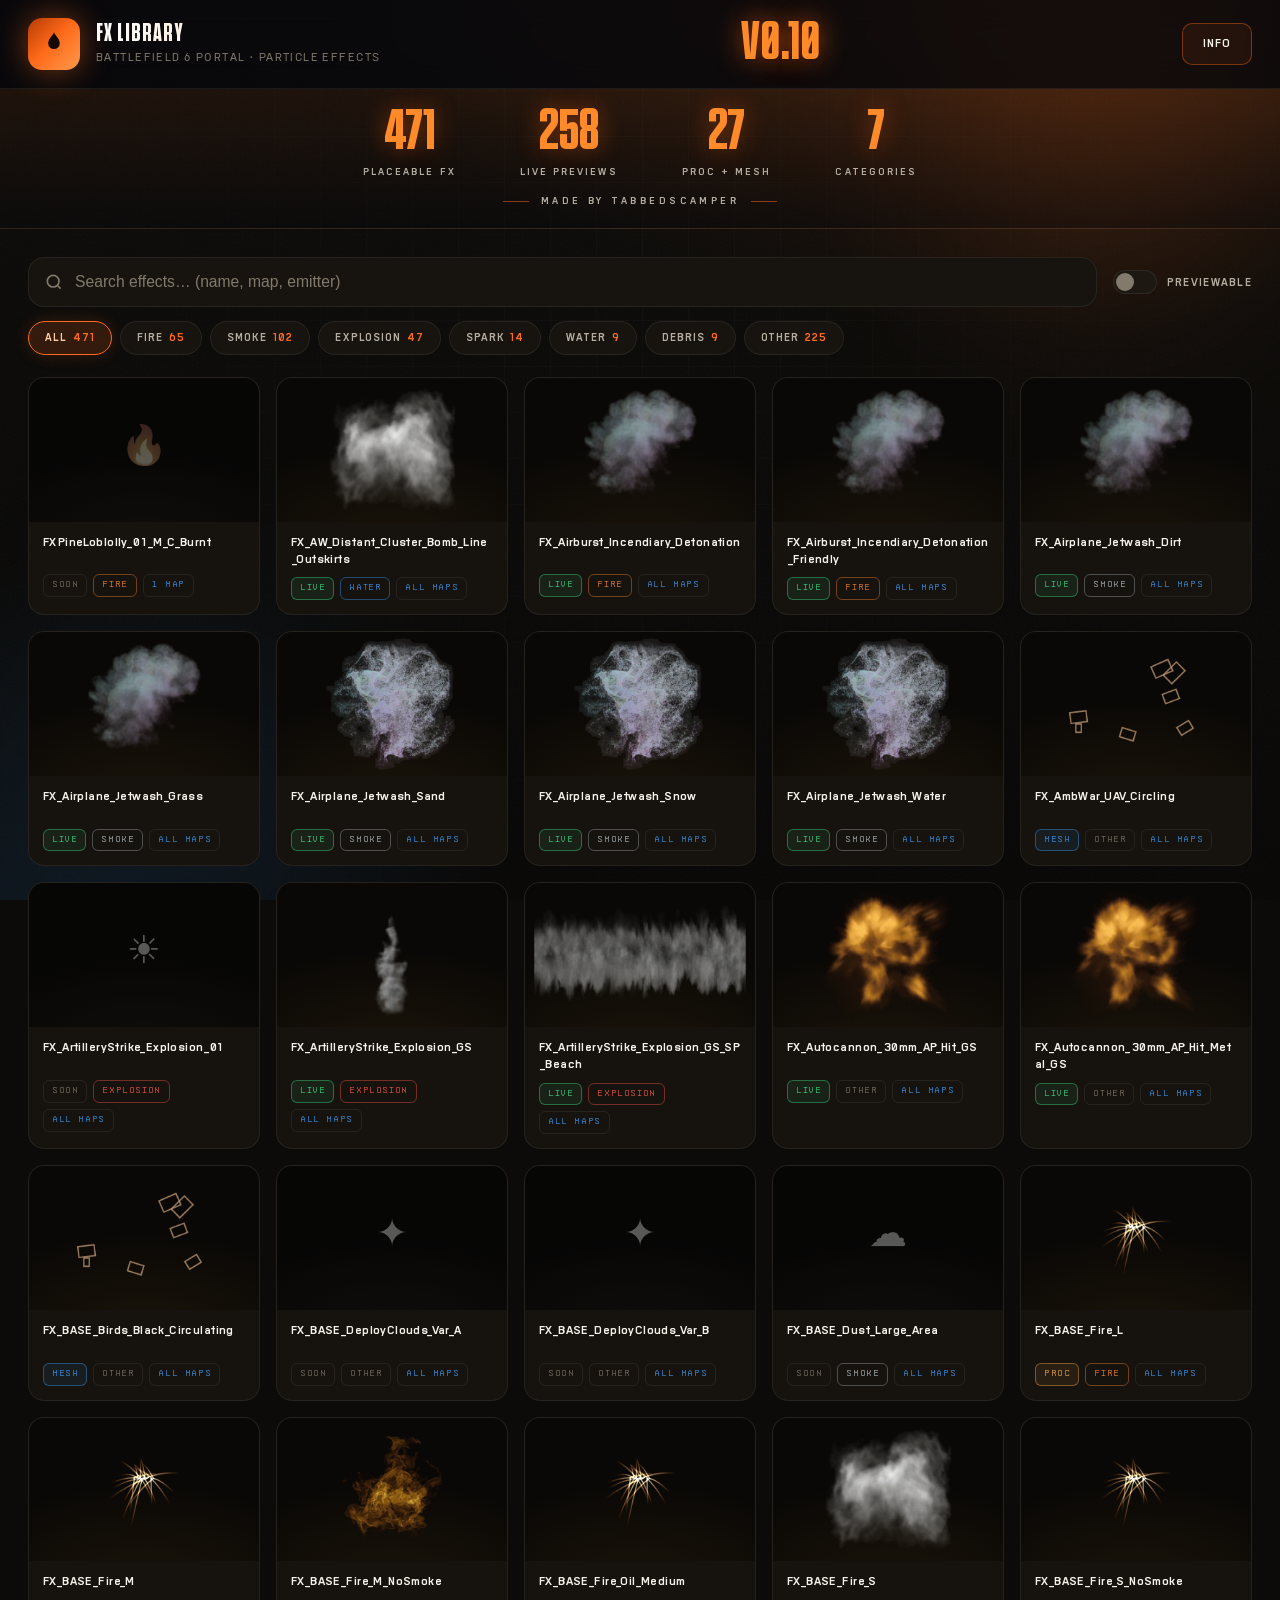
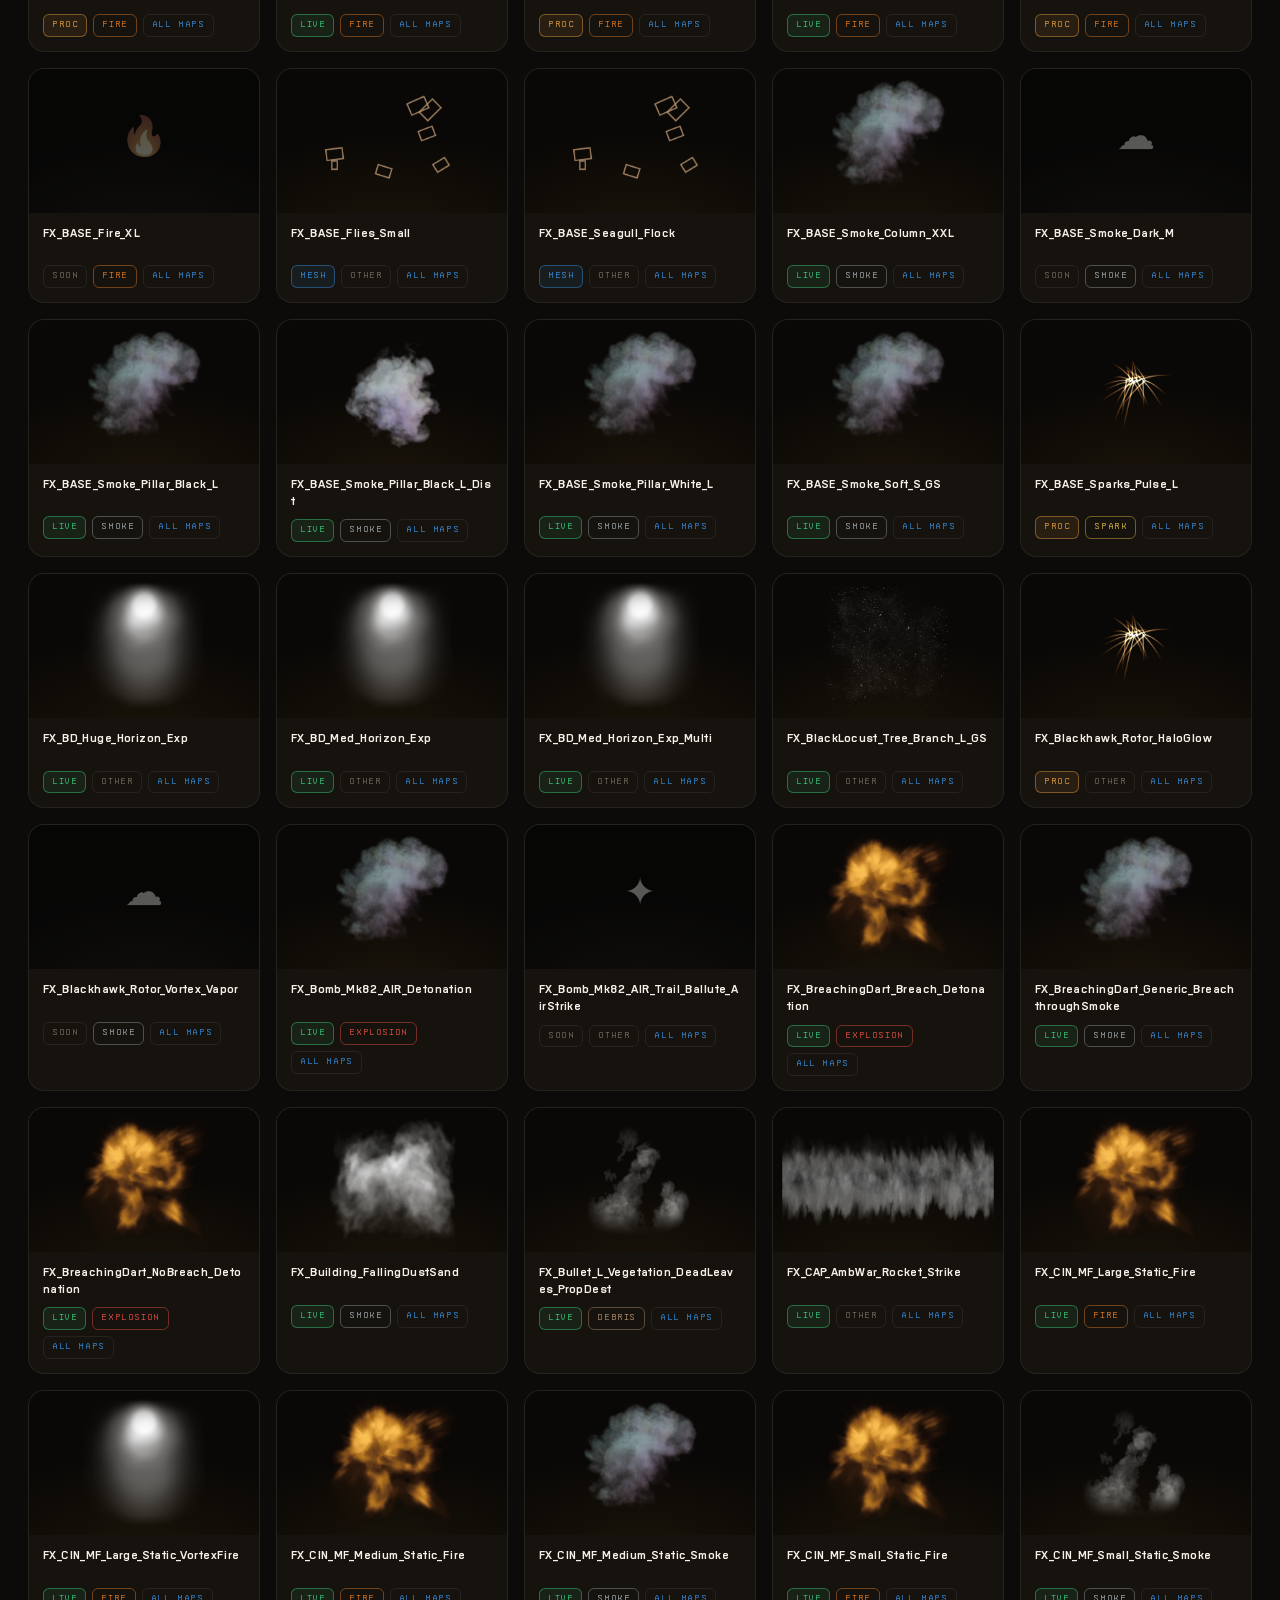
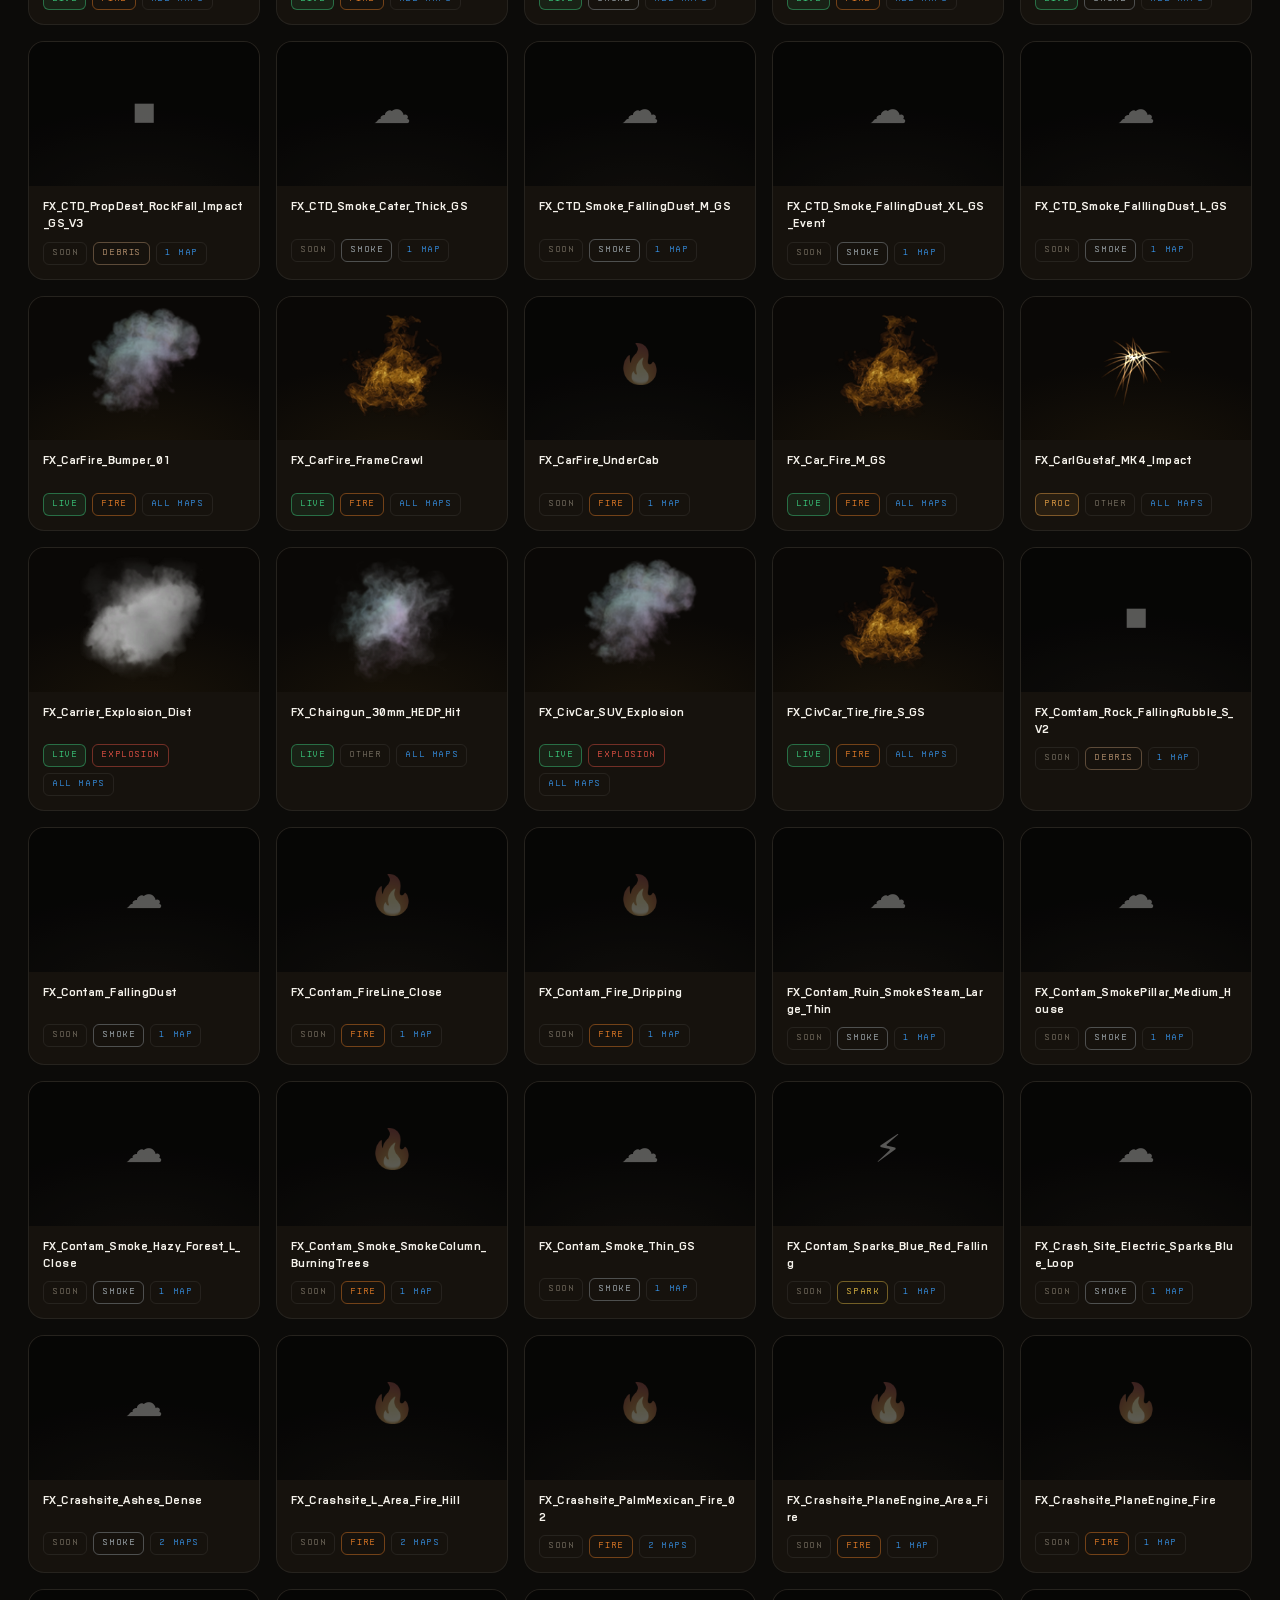
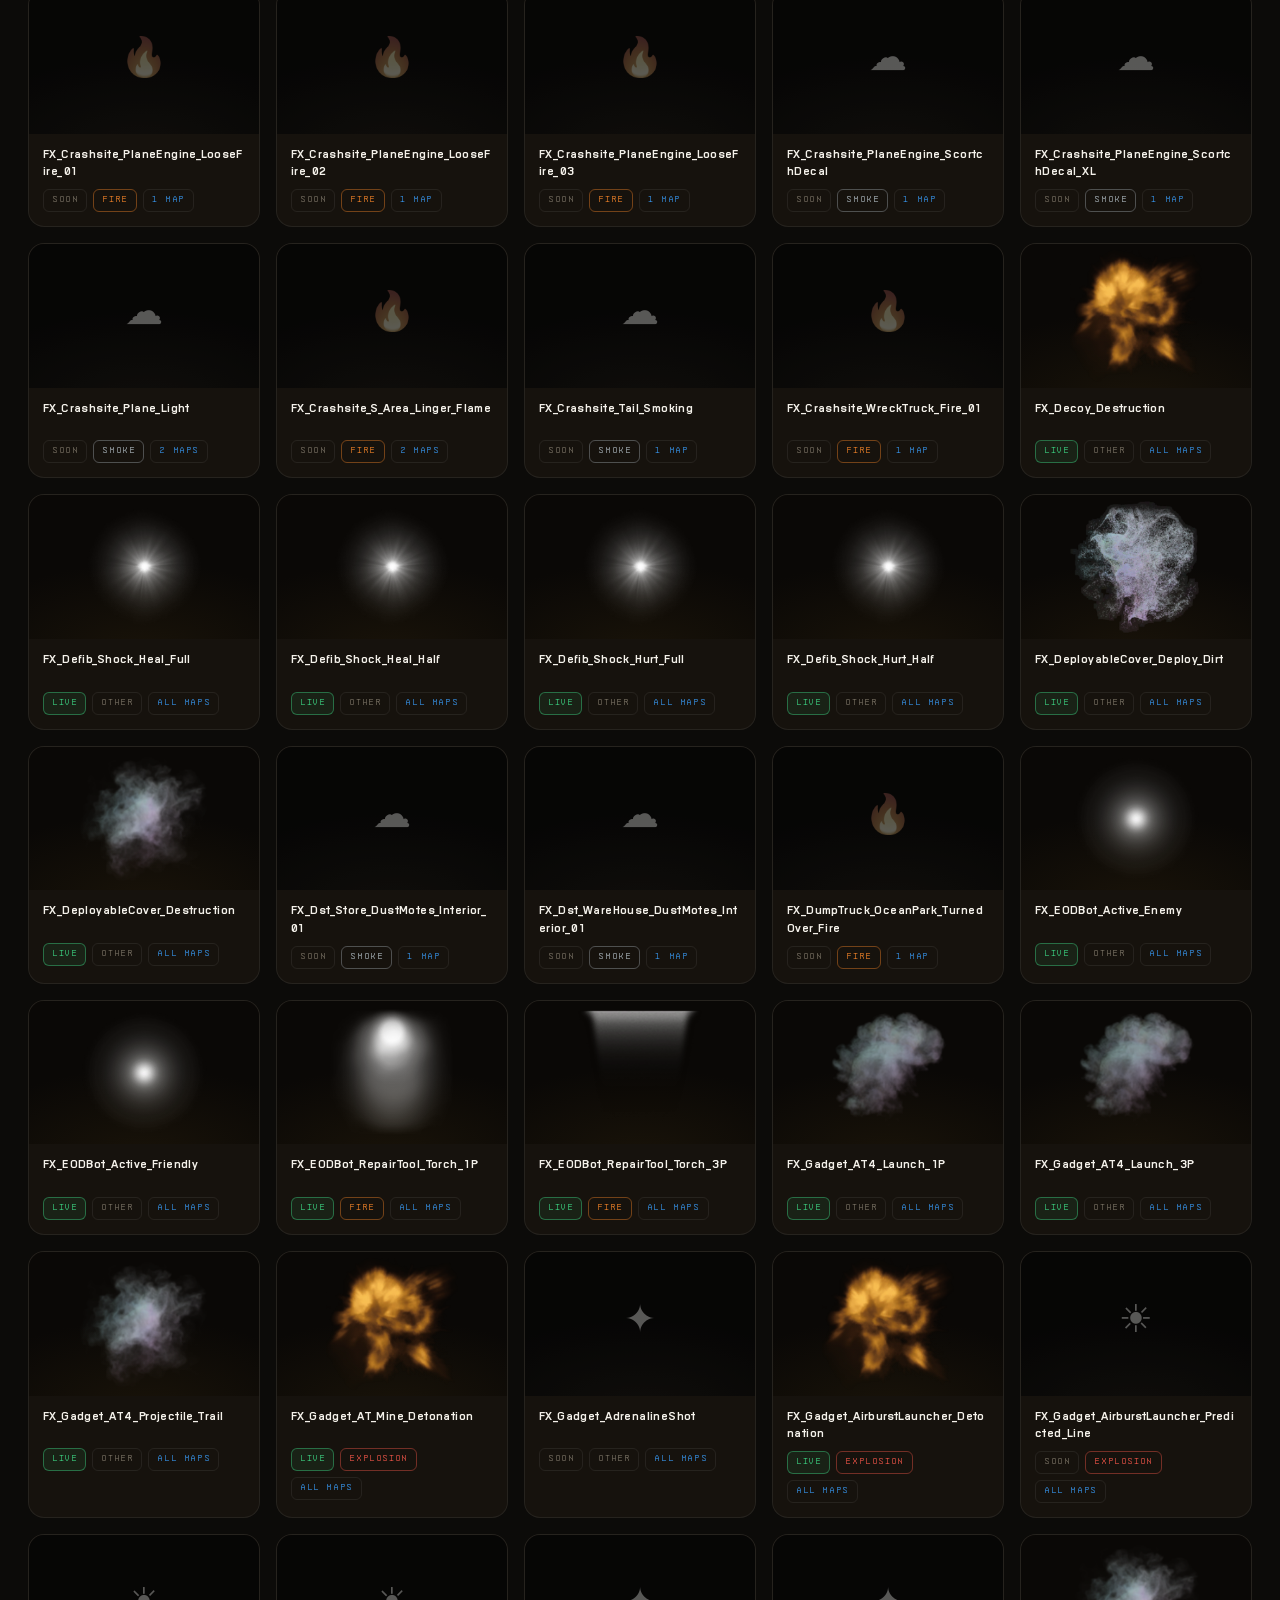
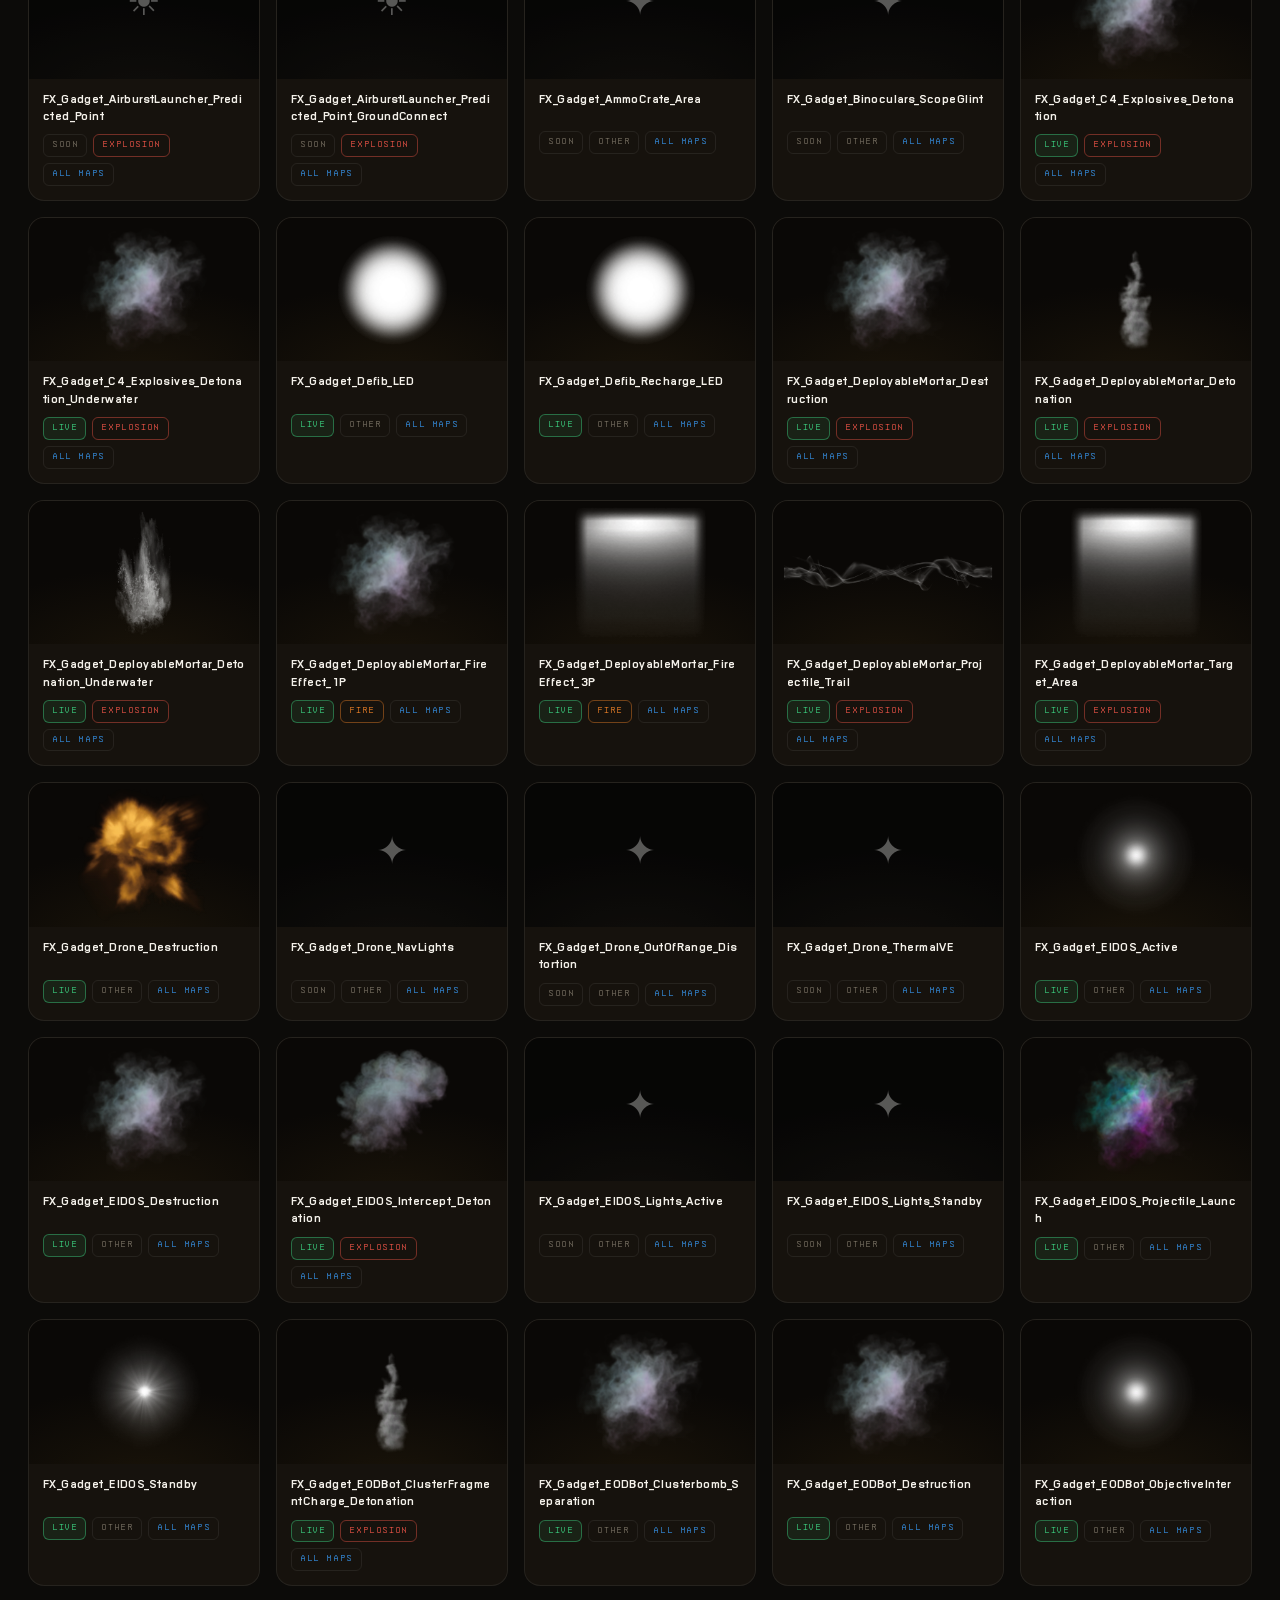
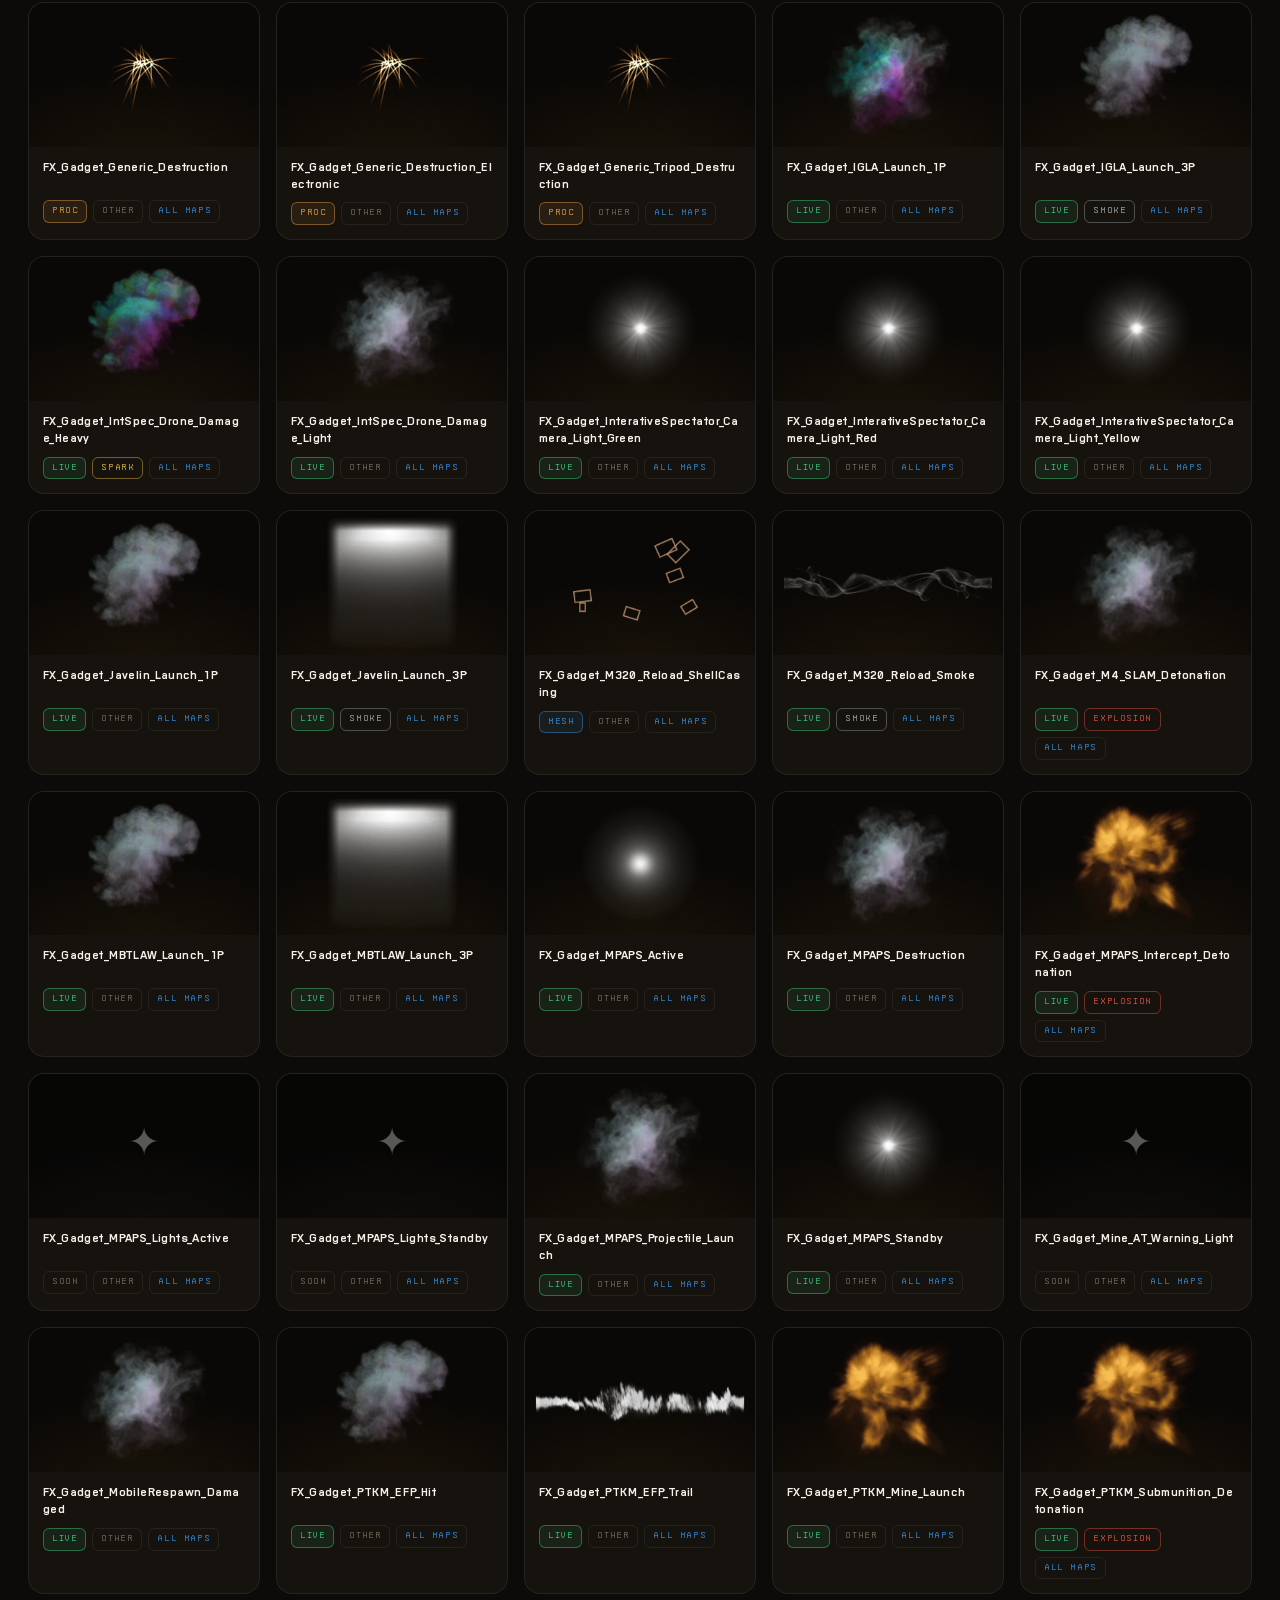
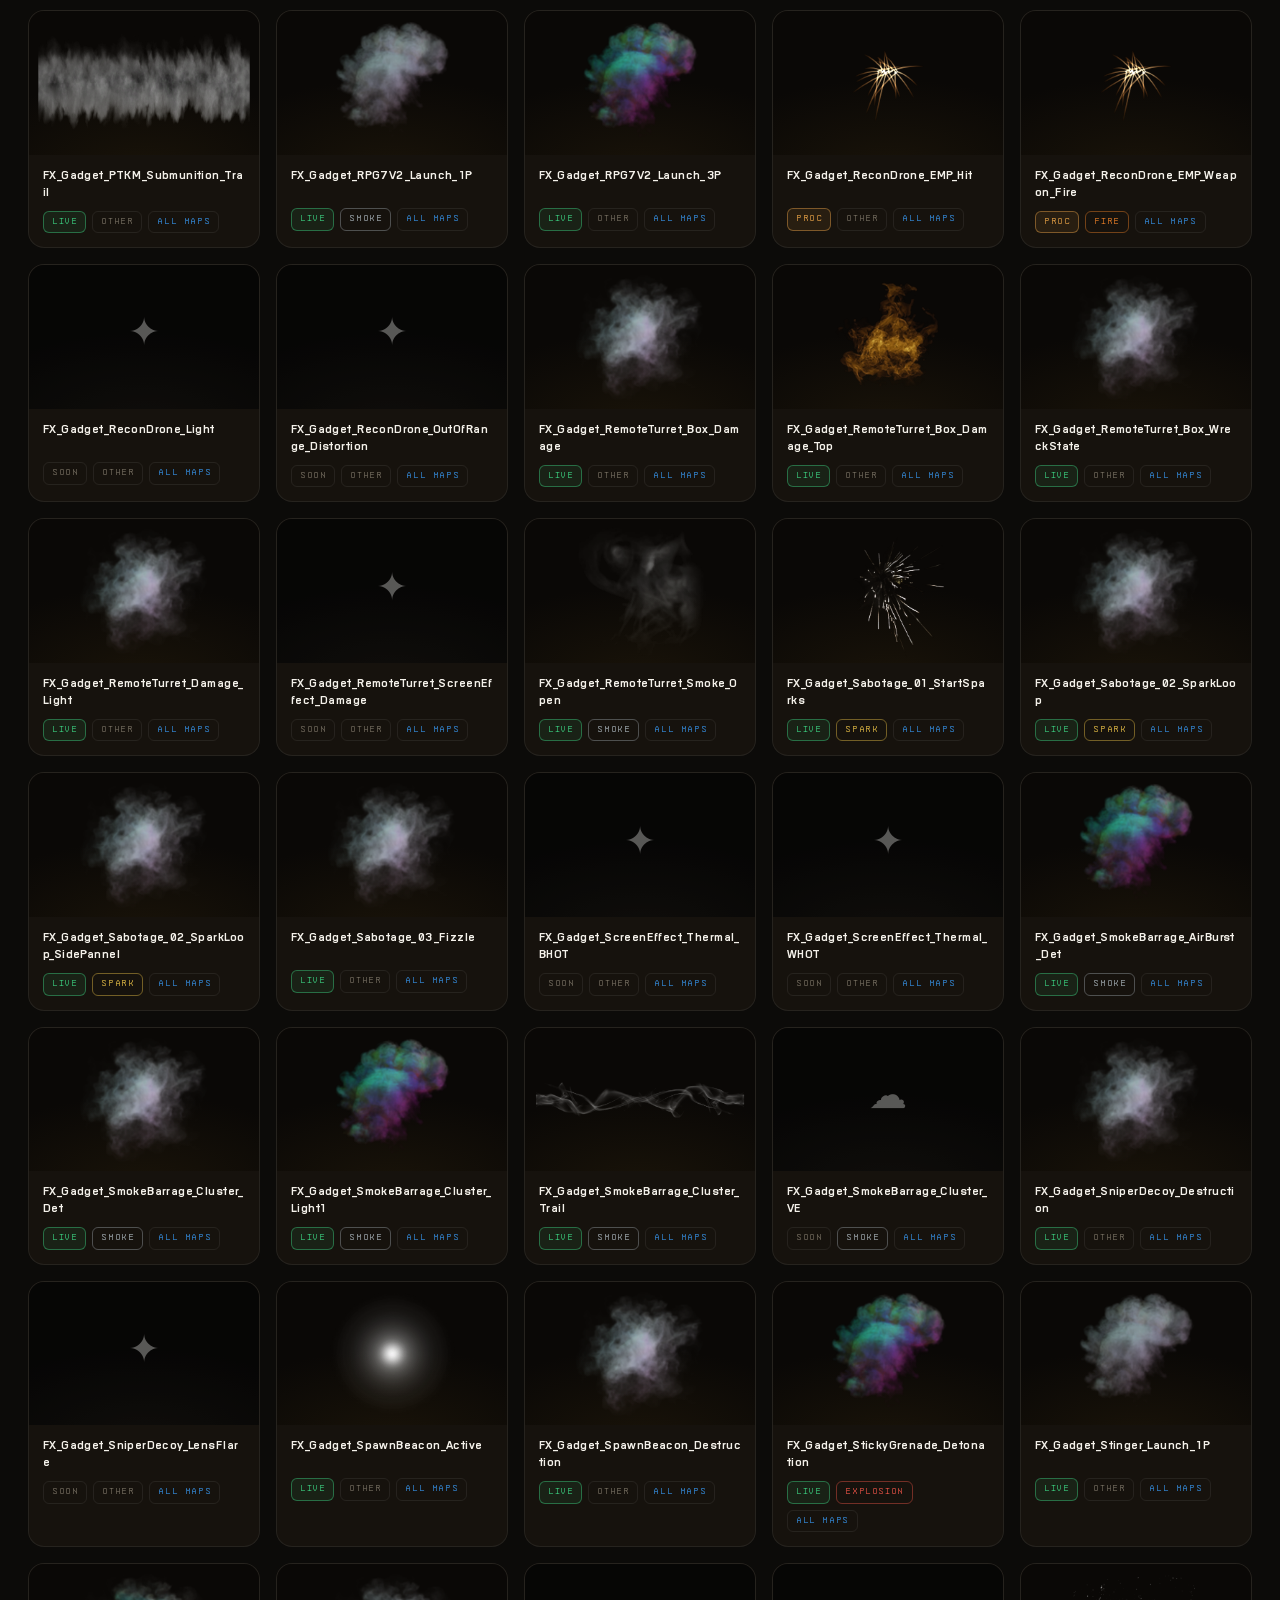
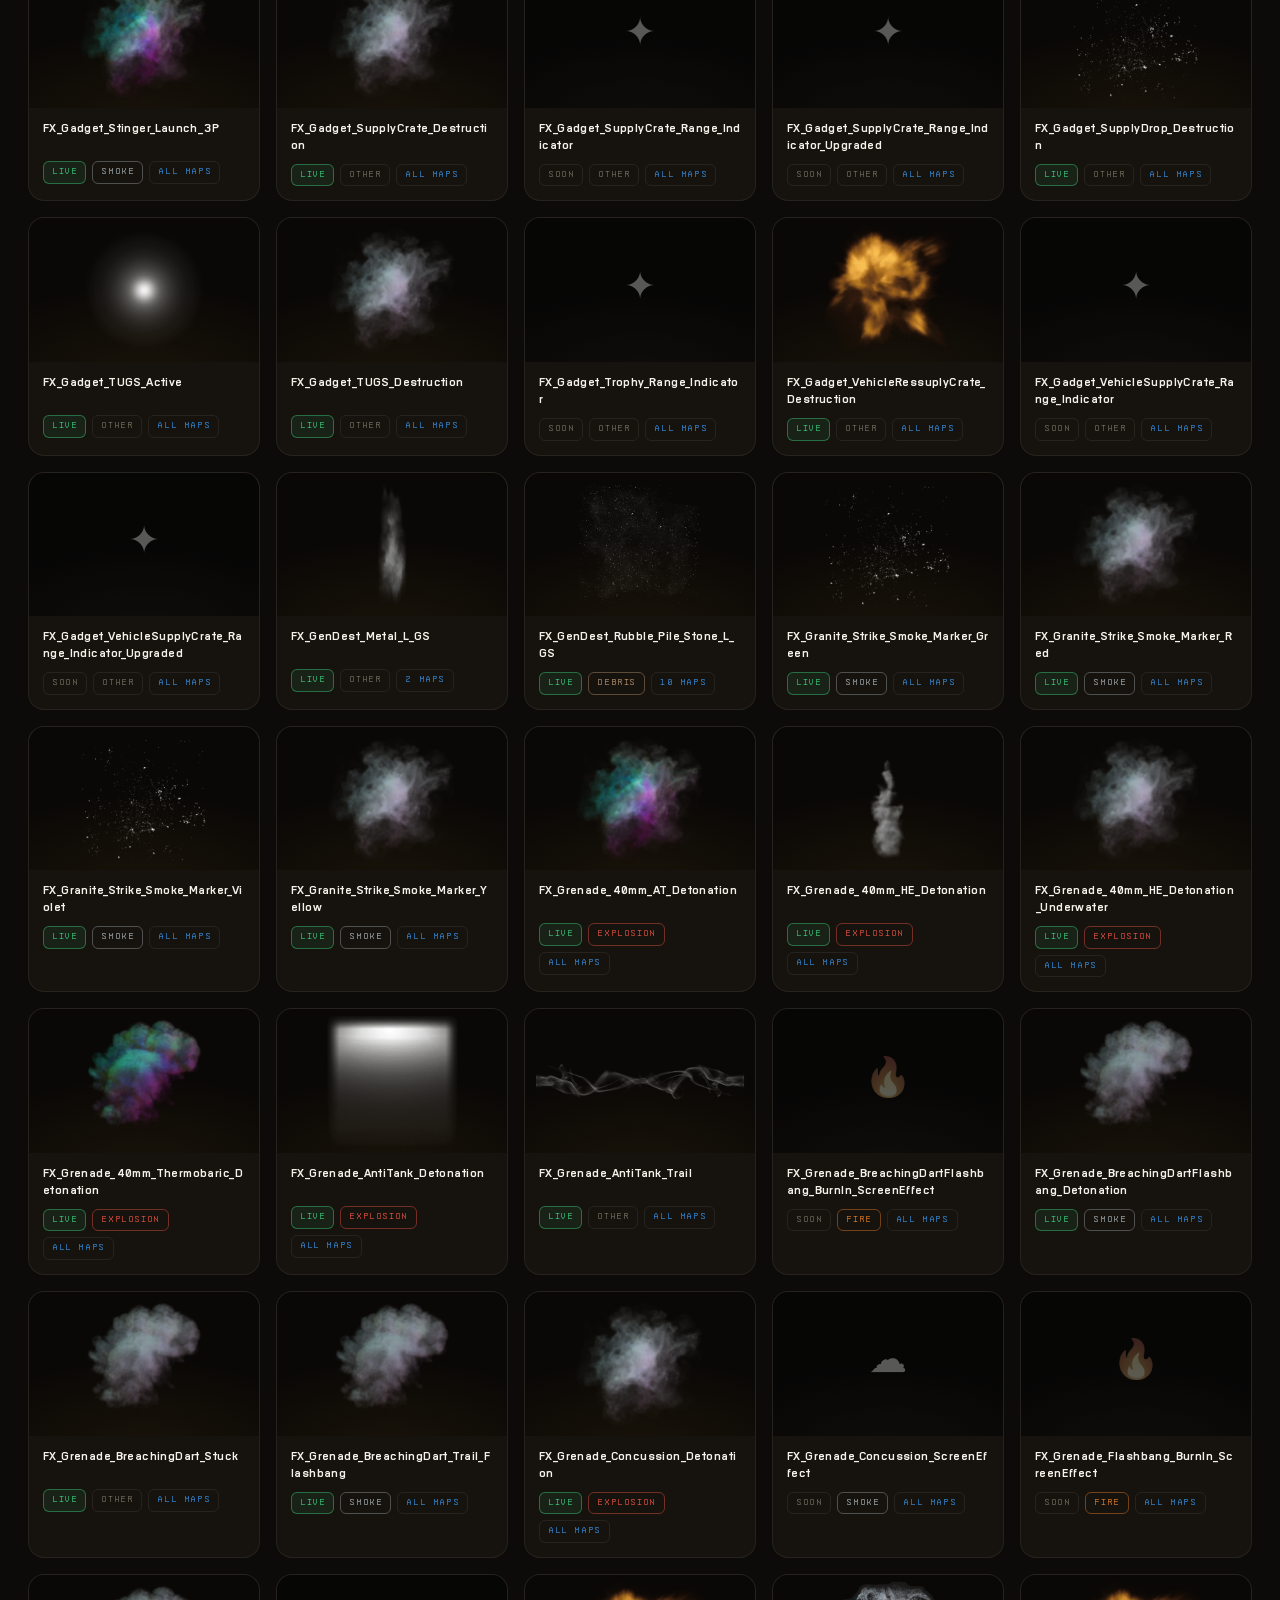
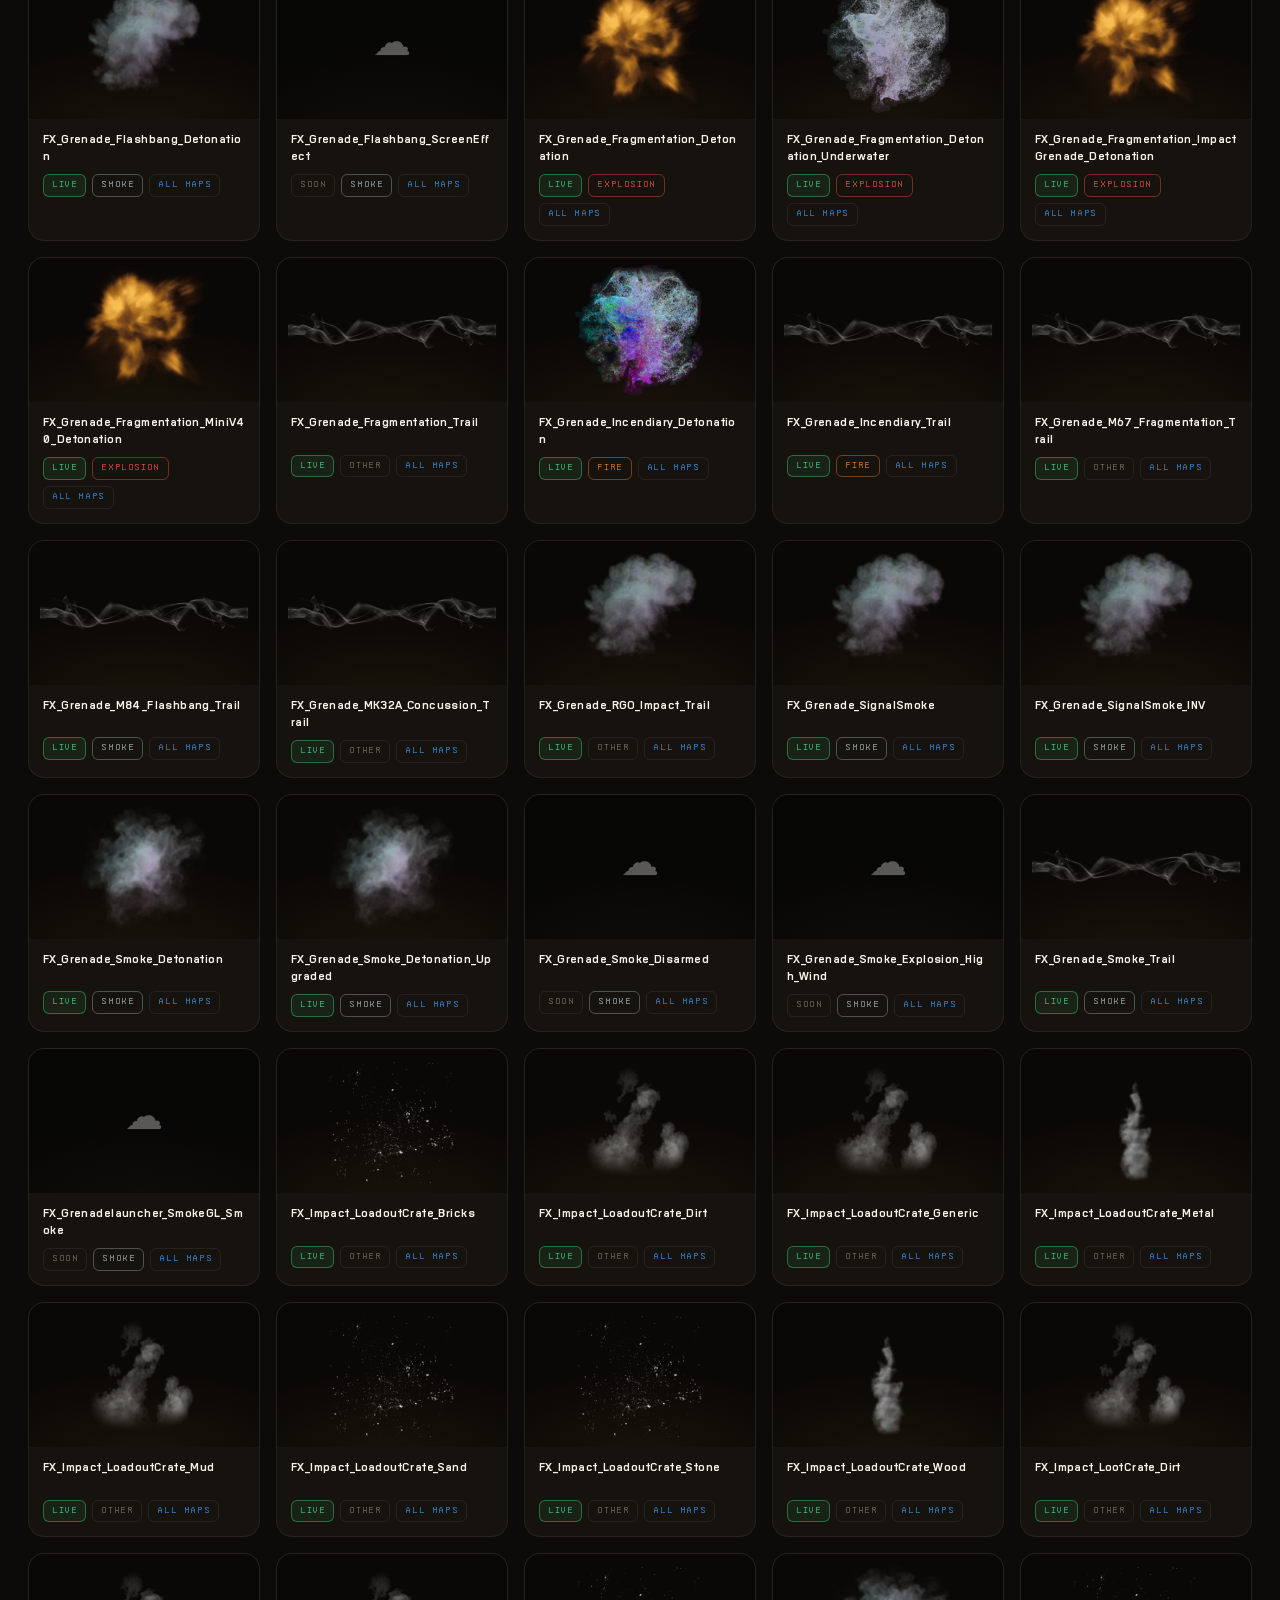
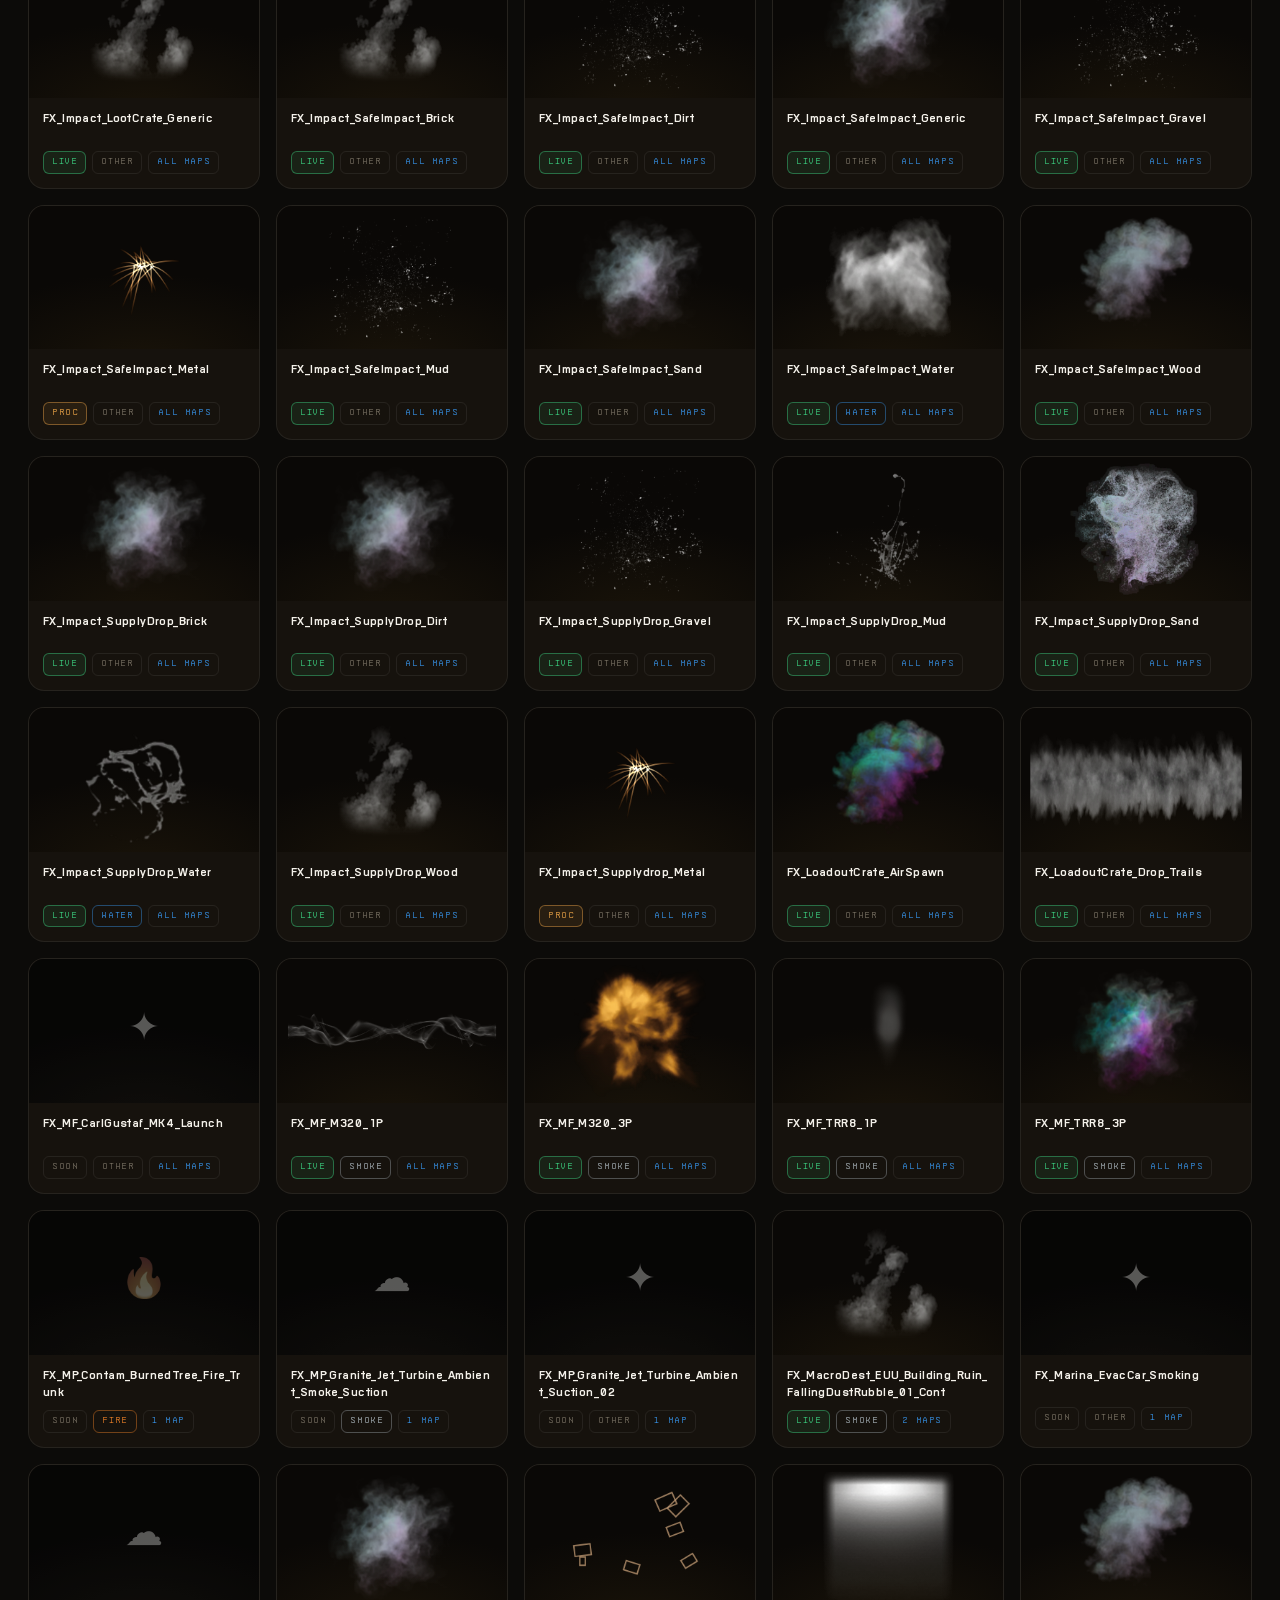
==== site/index.html @ 7c916416 "Initial FX Browser: 471 Portal FX catalog, WebGL preview player (258 live), data pipeline" ====
<!DOCTYPE html>
<html lang="en">
<head>
<meta charset="UTF-8" />
<meta name="viewport" content="width=device-width, initial-scale=1.0" />
<title>BF6 Portal &mdash; FX Library</title>
<meta name="description" content="Battlefield 6 Portal particle effects library &mdash; browse and preview every placeable FX, rebuilt from decoded game data." />
<link rel="icon" href="data:image/svg+xml,%3Csvg xmlns='http://www.w3.org/2000/svg' viewBox='0 0 24 24'%3E%3Crect width='24' height='24' rx='6' fill='%23ff6b1a'/%3E%3Cg fill='%23140a04'%3E%3Ccircle cx='12' cy='15' r='5'/%3E%3Cpath d='M12 3c1 3 4 4 4 8a4 4 0 0 1-8 0c0-4 3-5 4-8z'/%3E%3C/g%3E%3C/svg%3E" />
<link rel="stylesheet" href="style.css?v=1" />
</head>
<body>

<!-- loading screen -->
<div class="loader" id="loader">
  <div class="loader-flame" aria-hidden="true"><span></span><span></span><span></span><span></span><span></span></div>
  <div class="loader-text">LOADING FX LIBRARY</div>
</div>

<!-- animated background -->
<div class="bg-fx" aria-hidden="true">
  <div class="bg-grid"></div>
  <div class="bg-glow bg-glow--1"></div>
  <div class="bg-glow bg-glow--2"></div>
  <div class="bg-noise"></div>
</div>

<!-- header -->
<header class="header" id="header">
  <div class="header-inner">
    <div class="brand">
      <div class="brand-mark"><svg viewBox="0 0 24 24" aria-hidden="true"><path fill="#140a04" d="M12 2.5c1.2 3.4 4.6 4.7 4.6 9a4.6 4.6 0 0 1-9.2 0c0-4.3 3.4-5.6 4.6-9zM12 21.5a6.5 6.5 0 0 0 6.5-6.5c0-.7-.1-1.3-.3-1.9A6.5 6.5 0 0 1 12 21.5z"/></svg></div>
      <div class="brand-text">
        <h1>FX&nbsp;LIBRARY</h1>
        <p>Battlefield&nbsp;6 Portal &middot; particle&nbsp;effects</p>
      </div>
    </div>
    <div class="ver" title="Library version"><span class="v100">V0.10</span></div>
    <nav class="topnav" aria-label="Site">
      <button class="topnav-tab" id="aboutBtn">Info</button>
    </nav>
  </div>
</header>

<!-- stat band -->
<section class="statband">
  <div class="statband-inner">
    <div class="header-stats" id="headerStats"></div>
    <div class="madeby">MADE BY TABBEDSCAMPER</div>
  </div>
</section>

<!-- about modal -->
<div class="about-overlay" id="aboutOverlay" hidden>
  <div class="about" role="dialog" aria-label="About this library">
    <div class="about-head">
      <h2>How these previews are built</h2>
      <button class="about-close" id="aboutClose" aria-label="Close">&times;</button>
    </div>
    <div class="about-body">
      <p>Every card is a <b>Portal-placeable FX</b> from the Battlefield&nbsp;6 Portal
      editor (the spatial FX_ spawn list). The previews are not videos &mdash; they are
      re-simulated live in your browser from parameters decoded out of the game files:
      spawn rates, particle lifetimes, drag / wind / buoyancy constants, tint colors and
      the exact flipbook sprite sheets with their authored grid layouts.</p>
      <p><b>LIVE</b> effects use the game's billboard/flipbook pipeline and real sprite
      atlases. <b>PROC</b> effects (sparks) are procedural streak approximations of the
      game's GPU spark sims. <b>MESH</b> effects spawn the actual game mesh (darts,
      rockets, debris chunks) with the decoded emitter parameters. <b>SOON</b> effects
      run on baked compute shaders (screen effects, decals) or live in map bundles not
      mined yet &mdash; those get in-game captures later.</p>
      <p>The browser player is an approximation: exact particle motion and sizing are
      baked into compiled GPU shaders, so unknown values use documented defaults. Colors,
      rates, lifetimes, sprites and grids are authentic game data.</p>
    </div>
  </div>
</div>

<!-- toolbar -->
<main class="container">
  <div class="toolbar">
    <div class="search" id="searchWrap">
      <svg class="search-ico" viewBox="0 0 24 24" fill="none" stroke="currentColor" stroke-width="2"><circle cx="11" cy="11" r="7"/><path d="m20 20-3.5-3.5"/></svg>
      <input type="text" id="search" placeholder="Search effects&hellip; (name, map, emitter)" autocomplete="off" />
      <button class="search-clear" id="searchClear" aria-label="Clear search">&times;</button>
    </div>
    <label class="toggle" title="Show only effects with a live preview">
      <input type="checkbox" id="onlyLive" />
      <span class="toggle-track"><span class="toggle-dot"></span></span>
      <span class="toggle-label">Previewable</span>
    </label>
  </div>
  <div class="chips" id="classChips"></div>

  <div class="grid" id="grid"></div>
  <div class="empty" id="empty" hidden>
    <p>No effects match. Try a different search.</p>
  </div>
</main>

<!-- player modal -->
<div class="player-overlay" id="playerOverlay" hidden>
  <div class="player" role="dialog" aria-label="FX preview">
    <div class="player-head">
      <div class="player-title">
        <h2 id="playerName">&mdash;</h2>
        <div class="player-badges" id="playerBadges"></div>
      </div>
      <button class="player-close" id="playerClose" aria-label="Close">&times;</button>
    </div>
    <div class="player-stage-wrap">
      <canvas id="stage"></canvas>
      <div class="player-placeholder" id="playerPlaceholder" hidden>
        <div class="ph-ico">&#9888;</div>
        <div class="ph-title">NO LIVE PREVIEW YET</div>
        <div class="ph-sub" id="phReason"></div>
      </div>
      <div class="player-hint">drag &middot; orbit &nbsp;&nbsp; wheel &middot; zoom</div>
    </div>
    <div class="player-side">
      <div class="pgroup" id="playerEmitters"></div>
    </div>
  </div>
</div>

<footer class="footer">
  <p>Fan-made reference &mdash; parameters and sprites decoded from Battlefield&nbsp;6 game data.
  Not affiliated with EA or DICE. Battlefield is a trademark of Electronic&nbsp;Arts.</p>
</footer>

<script src="app.js?v=1"></script>
</body>
</html>
---- site/style.css ----
/* ============================================================
   BF6 Portal FX Library — cinematic dark card grid.
   Companion piece to the SFX Library (same BF6 orange theme).
   ============================================================ */
@font-face{font-family:'BF Headline';src:url('fonts/BF_HEADLINE_NARROW-BOLD.ttf') format('truetype');font-weight:700;font-display:swap}
@font-face{font-family:'BF Sub';src:url('fonts/BF_SUB_HEADLINE_BOLD.ttf') format('truetype');font-weight:700;font-display:swap}
@font-face{font-family:'BF Text';src:url('fonts/BF_TEXT_REGULAR.ttf') format('truetype');font-weight:400;font-display:swap}
@font-face{font-family:'BF Mono';src:url('fonts/BF_MONO_BOOK.ttf') format('truetype');font-weight:400;font-display:swap}
:root{
  --bg:#0c0b09; --bg2:#070605; --panel:#17130e; --panel2:#1e1812;
  --card:#16120d; --card-h:#201913; --line:rgba(255,255,255,.07); --line-h:rgba(255,107,26,.45);
  --txt:#f4f1ea; --txt2:#b4ada1; --muted:#827a6c;
  --orange:#ff6b1a; --orange-glow:rgba(255,107,26,.45);
  --blue:#3aa0ff; --amber:#ffb24d; --green:#3fe08a; --red:#ff5a4d;
  --grad:linear-gradient(135deg,#b83a05 0%,#ff6b1a 48%,#ff9a4d 100%);
  --shadow:0 18px 50px rgba(0,0,0,.6); --shadow-glow:0 0 32px var(--orange-glow);
  --r:16px; --r-sm:10px; --ease:.35s cubic-bezier(.16,1,.3,1);
}
*,*::before,*::after{box-sizing:border-box;margin:0;padding:0}
[hidden]{display:none!important}
html{scroll-behavior:smooth}
body{font-family:'BF Text','Inter',system-ui,sans-serif;background:var(--bg);color:var(--txt);
  line-height:1.5;-webkit-font-smoothing:antialiased;overflow-x:hidden}
h1,h2,h3{font-family:'BF Sub','Oswald',Impact,sans-serif;text-transform:uppercase;letter-spacing:.04em;line-height:1.05}
h1,.v100{font-family:'BF Headline','Oswald',Impact,sans-serif}
::selection{background:var(--orange);color:#001018}
button{font-family:inherit;cursor:pointer}

/* ---------- background fx ---------- */
.bg-fx{position:fixed;inset:0;z-index:-1;overflow:hidden;background:
  radial-gradient(1200px 700px at 80% -10%,rgba(255,107,26,.16),transparent 60%),
  radial-gradient(900px 600px at 0% 100%,rgba(58,160,255,.07),transparent 55%),
  linear-gradient(180deg,var(--bg) 0%,var(--bg2) 100%)}
.bg-grid{position:absolute;inset:-2px;background-image:
  linear-gradient(rgba(255,255,255,.025) 1px,transparent 1px),
  linear-gradient(90deg,rgba(255,255,255,.025) 1px,transparent 1px);
  background-size:46px 46px;mask-image:radial-gradient(circle at 50% 30%,#000,transparent 80%)}
.bg-glow{position:absolute;border-radius:50%;filter:blur(80px);opacity:.5;animation:float 16s ease-in-out infinite}
.bg-glow--1{width:520px;height:520px;background:radial-gradient(circle,rgba(255,107,26,.32),transparent 70%);top:-120px;right:-80px}
.bg-glow--2{width:600px;height:600px;background:radial-gradient(circle,rgba(58,160,255,.16),transparent 70%);bottom:-200px;left:-120px;animation-delay:-8s}
.bg-noise{position:absolute;inset:0;opacity:.035;background-image:url("data:image/svg+xml,%3Csvg xmlns='http://www.w3.org/2000/svg' width='140' height='140'%3E%3Cfilter id='n'%3E%3CfeTurbulence type='fractalNoise' baseFrequency='.9' numOctaves='3'/%3E%3C/filter%3E%3Crect width='100%25' height='100%25' filter='url(%23n)'/%3E%3C/svg%3E")}
@keyframes float{0%,100%{transform:translate(0,0)}50%{transform:translate(-30px,30px)}}

/* ---------- loader ---------- */
.loader{position:fixed;inset:0;z-index:9999;background:var(--bg2);display:flex;flex-direction:column;align-items:center;justify-content:center;gap:22px;transition:opacity .6s ease,visibility .6s}
.loader.hide{opacity:0;visibility:hidden}
.loader-flame{display:flex;gap:7px;align-items:flex-end;height:54px}
.loader-flame span{width:8px;height:16px;background:var(--grad);border-radius:6px 6px 3px 3px;animation:lick 1s ease-in-out infinite;box-shadow:0 0 14px var(--orange-glow)}
.loader-flame span:nth-child(2){animation-delay:.12s}.loader-flame span:nth-child(3){animation-delay:.24s}
.loader-flame span:nth-child(4){animation-delay:.36s}.loader-flame span:nth-child(5){animation-delay:.48s}
@keyframes lick{0%,100%{height:16px;filter:brightness(.8)}50%{height:52px;filter:brightness(1.25)}}
.loader-text{font-family:'BF Sub','Oswald',sans-serif;letter-spacing:.35em;color:var(--txt2);font-size:.8rem}

/* ---------- header ---------- */
.header{position:sticky;top:0;z-index:60;backdrop-filter:blur(14px);background:rgba(8,8,12,.72);border-bottom:1px solid var(--line)}
.header-inner{max-width:1440px;margin:0 auto;padding:clamp(12px,2.4vw,18px) clamp(14px,3vw,28px);display:flex;align-items:center;justify-content:space-between;gap:20px;flex-wrap:wrap}
.brand{display:flex;align-items:center;gap:16px}
.brand-mark{width:52px;height:52px;border-radius:14px;background:var(--grad);display:grid;place-items:center;box-shadow:var(--shadow-glow);position:relative;overflow:hidden}
.brand-mark svg{width:30px;height:30px}
.brand-mark::after{content:"";position:absolute;inset:0;background:linear-gradient(120deg,transparent,rgba(255,255,255,.35),transparent);transform:translateX(-100%);animation:sheen 4s ease-in-out infinite}
@keyframes sheen{0%,60%{transform:translateX(-120%)}80%,100%{transform:translateX(120%)}}
.brand-text h1{font-size:1.6rem;background:linear-gradient(90deg,#fff,#ffd0a8);-webkit-background-clip:text;background-clip:text;-webkit-text-fill-color:transparent}
.brand-text p{font-size:.74rem;color:var(--muted);letter-spacing:.12em;text-transform:uppercase;margin-top:2px}
.v100{font-size:clamp(2.1rem,5vw,3.4rem);font-weight:700;letter-spacing:.02em;line-height:.82;color:#ff8a2a;text-shadow:0 0 26px rgba(255,107,26,.65),0 2px 6px rgba(0,0,0,.55)}
.topnav{display:flex;align-items:center;gap:12px;flex-wrap:wrap}
.topnav-tab{position:relative;overflow:hidden;display:inline-flex;align-items:center;gap:9px;
  font-family:'BF Sub','Oswald',sans-serif;text-transform:uppercase;letter-spacing:.08em;font-size:.84rem;font-weight:700;
  padding:12px 20px;border-radius:10px;transition:var(--ease);color:var(--txt);background:rgba(255,107,26,.08);border:1px solid rgba(255,107,26,.4)}
.topnav-tab:hover{color:#fff;background:rgba(255,107,26,.16);border-color:var(--orange);box-shadow:0 0 20px rgba(255,107,26,.35);transform:translateY(-1px)}

/* ---------- stat band ---------- */
.statband{border-bottom:1px solid var(--line);background:linear-gradient(180deg,rgba(255,107,26,.07),rgba(8,8,12,.3))}
.statband-inner{max-width:1440px;margin:0 auto;padding:18px clamp(14px,3vw,28px);display:flex;flex-direction:column;align-items:center;gap:10px}
.madeby{font-family:'BF Sub','Oswald',sans-serif;text-transform:uppercase;letter-spacing:.3em;font-size:.72rem;color:var(--txt2)}
.madeby::before,.madeby::after{content:"";display:inline-block;width:26px;height:1px;background:rgba(255,107,26,.5);vertical-align:middle;margin:0 12px}
.header-stats{display:flex;gap:clamp(26px,5vw,68px);justify-content:center;flex-wrap:wrap}
.header-stats .stat{text-align:center}
.header-stats .stat b{display:block;font-family:'BF Headline','Oswald',sans-serif;font-size:clamp(2.2rem,4.8vw,3.6rem);color:#ff8a2a;line-height:.9;text-shadow:0 0 24px rgba(255,107,26,.42)}
.header-stats .stat span{font-family:'BF Sub','Oswald',sans-serif;font-size:.72rem;letter-spacing:.18em;color:var(--txt2);text-transform:uppercase}

/* ---------- about modal ---------- */
.about-overlay{position:fixed;inset:0;z-index:200;background:rgba(4,3,2,.78);backdrop-filter:blur(8px);display:flex;align-items:center;justify-content:center;padding:20px}
.about{max-width:640px;width:100%;background:var(--panel);border:1px solid var(--line-h);border-radius:var(--r);box-shadow:var(--shadow);overflow:hidden}
.about-head{display:flex;align-items:center;justify-content:space-between;padding:18px 22px;border-bottom:1px solid var(--line)}
.about-head h2{font-size:1.05rem;color:#ffd0a8}
.about-close{background:none;border:none;color:var(--muted);font-size:1.7rem;line-height:1;padding:4px 8px;border-radius:8px}
.about-close:hover{color:#fff;background:rgba(255,255,255,.06)}
.about-body{padding:20px 22px;display:grid;gap:12px;font-size:.92rem;color:var(--txt2)}
.about-body b{color:var(--txt)}

/* ---------- toolbar ---------- */
.container{max-width:1440px;margin:0 auto;padding:clamp(14px,3vw,28px)}
.toolbar{display:flex;gap:16px;align-items:center;flex-wrap:wrap;margin-bottom:14px}
.search{position:relative;flex:1;min-width:260px}
.search-ico{position:absolute;left:16px;top:50%;transform:translateY(-50%);width:20px;height:20px;color:var(--muted)}
.search input{width:100%;padding:15px 44px 15px 46px;background:var(--panel);border:1px solid var(--line);border-radius:var(--r);color:var(--txt);font-size:.98rem;transition:border-color var(--ease),box-shadow var(--ease)}
.search input::placeholder{color:var(--muted)}
.search input:focus{outline:none;border-color:var(--line-h);background:var(--panel2);box-shadow:0 0 0 4px rgba(255,107,26,.08),0 0 24px rgba(255,107,26,.12)}
.search-clear{position:absolute;right:10px;top:50%;transform:translateY(-50%);width:28px;height:28px;border:none;background:transparent;color:var(--muted);font-size:1.5rem;line-height:1;border-radius:8px;opacity:0;transition:.2s}
.search.has-text .search-clear{opacity:1}
.search-clear:hover{color:#fff;background:rgba(255,255,255,.07)}
.toggle{display:inline-flex;align-items:center;gap:10px;cursor:pointer;user-select:none}
.toggle input{display:none}
.toggle-track{width:44px;height:24px;border-radius:20px;background:var(--panel2);border:1px solid var(--line);position:relative;transition:var(--ease)}
.toggle-dot{position:absolute;top:2px;left:2px;width:18px;height:18px;border-radius:50%;background:var(--muted);transition:var(--ease)}
.toggle input:checked + .toggle-track{background:rgba(255,107,26,.25);border-color:var(--line-h)}
.toggle input:checked + .toggle-track .toggle-dot{left:22px;background:var(--orange);box-shadow:0 0 10px var(--orange-glow)}
.toggle-label{font-family:'BF Sub','Oswald',sans-serif;font-size:.8rem;letter-spacing:.1em;text-transform:uppercase;color:var(--txt2)}

/* ---------- chips ---------- */
.chips{display:flex;gap:8px;flex-wrap:wrap;margin-bottom:22px}
.chip{padding:9px 16px;border-radius:999px;border:1px solid var(--line);background:var(--panel);color:var(--txt2);
  font-family:'BF Sub','Oswald',sans-serif;font-size:.78rem;letter-spacing:.08em;text-transform:uppercase;transition:var(--ease)}
.chip:hover{border-color:var(--line-h);color:var(--txt)}
.chip.on{background:rgba(255,107,26,.16);border-color:var(--orange);color:#ffd0a8;box-shadow:0 0 16px rgba(255,107,26,.18)}
.chip b{color:var(--orange);font-weight:700;margin-left:6px}

/* ---------- grid / cards ---------- */
.grid{display:grid;grid-template-columns:repeat(auto-fill,minmax(230px,1fr));gap:16px}
.card{position:relative;background:var(--card);border:1px solid var(--line);border-radius:var(--r);overflow:hidden;
  cursor:pointer;transition:transform var(--ease),border-color var(--ease),box-shadow var(--ease)}
.card:hover{transform:translateY(-3px);border-color:var(--line-h);box-shadow:0 10px 34px rgba(0,0,0,.5),0 0 22px rgba(255,107,26,.10)}
.card-thumb{position:relative;aspect-ratio:16/10;background:radial-gradient(120% 90% at 50% 110%,#191309 0%,#0a0806 70%);display:grid;place-items:center;overflow:hidden}
.card-thumb canvas,.card-thumb img{width:100%;height:100%;object-fit:contain;image-rendering:auto}
.card-thumb .thumb-ico{font-size:2.4rem;opacity:.5}
.card.dim .card-thumb{filter:saturate(.4) brightness(.7)}
.card-play{position:absolute;inset:0;display:grid;place-items:center;background:rgba(6,4,2,.0);transition:var(--ease);opacity:0}
.card:hover .card-play{opacity:1;background:rgba(6,4,2,.35)}
.card-play span{width:52px;height:52px;border-radius:50%;background:var(--grad);display:grid;place-items:center;box-shadow:0 6px 24px rgba(255,107,26,.5);color:#140a04;font-size:1.2rem}
.card-body{padding:12px 14px 14px}
.card-name{font-family:'BF Sub','Oswald',sans-serif;font-size:.86rem;letter-spacing:.03em;line-height:1.25;color:var(--txt);
  overflow:hidden;display:-webkit-box;-webkit-line-clamp:2;-webkit-box-orient:vertical;min-height:2.3em;text-transform:none;word-break:break-word}
.card-meta{display:flex;gap:6px;flex-wrap:wrap;margin-top:9px}
.badge{font-family:'BF Mono',monospace;font-size:.62rem;letter-spacing:.06em;text-transform:uppercase;padding:3px 8px;border-radius:6px;border:1px solid var(--line);color:var(--txt2)}
.badge.tier1{color:#3fe08a;border-color:rgba(63,224,138,.4);background:rgba(63,224,138,.08)}
.badge.tier2{color:#ffb24d;border-color:rgba(255,178,77,.4);background:rgba(255,178,77,.08)}
.badge.tier3{color:#827a6c;border-color:var(--line)}
.badge.tier4{color:#3aa0ff;border-color:rgba(58,160,255,.4);background:rgba(58,160,255,.08)}
.badge.cls-fire{color:#ff8a2a;border-color:rgba(255,138,42,.4)}
.badge.cls-smoke{color:#b8c4cc;border-color:rgba(184,196,204,.35)}
.badge.cls-explosion{color:#ff5a4d;border-color:rgba(255,90,77,.4)}
.badge.cls-spark{color:#ffd34d;border-color:rgba(255,211,77,.4)}
.badge.cls-water{color:#3aa0ff;border-color:rgba(58,160,255,.4)}
.badge.cls-debris{color:#c9a17a;border-color:rgba(201,161,122,.4)}
.badge.cls-other{color:var(--muted)}
.badge.maps{color:var(--blue)}
.empty{padding:80px 0;text-align:center;color:var(--muted)}

/* ---------- player modal ---------- */
.player-overlay{position:fixed;inset:0;z-index:150;background:rgba(4,3,2,.82);backdrop-filter:blur(10px);display:flex;align-items:center;justify-content:center;padding:clamp(8px,2vw,28px)}
.player{width:min(1240px,100%);max-height:94vh;background:var(--panel);border:1px solid var(--line-h);border-radius:var(--r);
  box-shadow:var(--shadow),0 0 60px rgba(255,107,26,.12);display:grid;overflow:hidden;
  grid-template-columns:1fr 320px;grid-template-rows:auto 1fr;grid-template-areas:"head head" "stage side"}
.player-head{grid-area:head;display:flex;align-items:center;justify-content:space-between;gap:14px;padding:14px 20px;border-bottom:1px solid var(--line)}
.player-title{display:flex;align-items:center;gap:14px;flex-wrap:wrap;min-width:0}
.player-title h2{font-size:1.05rem;color:#ffd0a8;text-transform:none;word-break:break-word}
.player-badges{display:flex;gap:6px;flex-wrap:wrap}
.player-close{background:none;border:none;color:var(--muted);font-size:1.9rem;line-height:1;padding:2px 10px;border-radius:8px}
.player-close:hover{color:#fff;background:rgba(255,255,255,.06)}
.player-stage-wrap{grid-area:stage;position:relative;min-height:420px;background:
  radial-gradient(90% 80% at 50% 105%,#14100a 0%,#080606 62%,#050404 100%)}
#stage{position:absolute;inset:0;width:100%;height:100%;display:block;touch-action:none;cursor:grab}
#stage:active{cursor:grabbing}
.player-hint{position:absolute;left:14px;bottom:10px;font-family:'BF Mono',monospace;font-size:.66rem;letter-spacing:.1em;color:rgba(244,241,234,.35);text-transform:uppercase;pointer-events:none}
.player-placeholder{position:absolute;inset:0;display:flex;flex-direction:column;align-items:center;justify-content:center;gap:10px;text-align:center;padding:20px}
.ph-ico{font-size:2.6rem;color:var(--amber);opacity:.8}
.ph-title{font-family:'BF Sub','Oswald',sans-serif;letter-spacing:.22em;color:var(--txt2)}
.ph-sub{font-size:.85rem;color:var(--muted);max-width:420px}
.player-side{grid-area:side;border-left:1px solid var(--line);overflow-y:auto;overflow-x:hidden;padding:16px;background:rgba(0,0,0,.18);min-width:0}
.pgroup{display:grid;gap:12px}
.pcard{background:var(--card);border:1px solid var(--line);border-radius:var(--r-sm);padding:12px 14px}
.pcard h3{font-size:.78rem;color:#ffd0a8;letter-spacing:.08em;margin-bottom:8px;text-transform:none}
.pcard h3 .fam{color:var(--muted);font-family:'BF Mono',monospace;font-size:.62rem;margin-left:6px;text-transform:uppercase}
.prow{display:flex;justify-content:space-between;gap:10px;font-size:.78rem;padding:2px 0}
.prow .k{color:var(--muted);font-family:'BF Mono',monospace;font-size:.7rem;text-transform:uppercase;letter-spacing:.06em}
.prow .v{color:var(--txt2);font-family:'BF Mono',monospace;font-size:.74rem;text-align:right;word-break:break-all;min-width:0}
.prow .v.hl{color:var(--orange)}
.swatch{display:inline-block;width:11px;height:11px;border-radius:3px;vertical-align:-1px;margin-right:6px;border:1px solid rgba(255,255,255,.2)}
.pnote{font-size:.7rem;color:var(--muted);line-height:1.45;padding-top:4px;border-top:1px dashed var(--line);margin-top:8px}

/* ---------- footer ---------- */
.footer{max-width:1440px;margin:0 auto;padding:34px clamp(14px,3vw,28px) 46px;color:var(--muted);font-size:.76rem;text-align:center}

@media (max-width:900px){
  .player{grid-template-columns:1fr;grid-template-rows:auto minmax(320px,1fr) auto;grid-template-areas:"head" "stage" "side"}
  .player-side{border-left:none;border-top:1px solid var(--line);max-height:34vh}
}
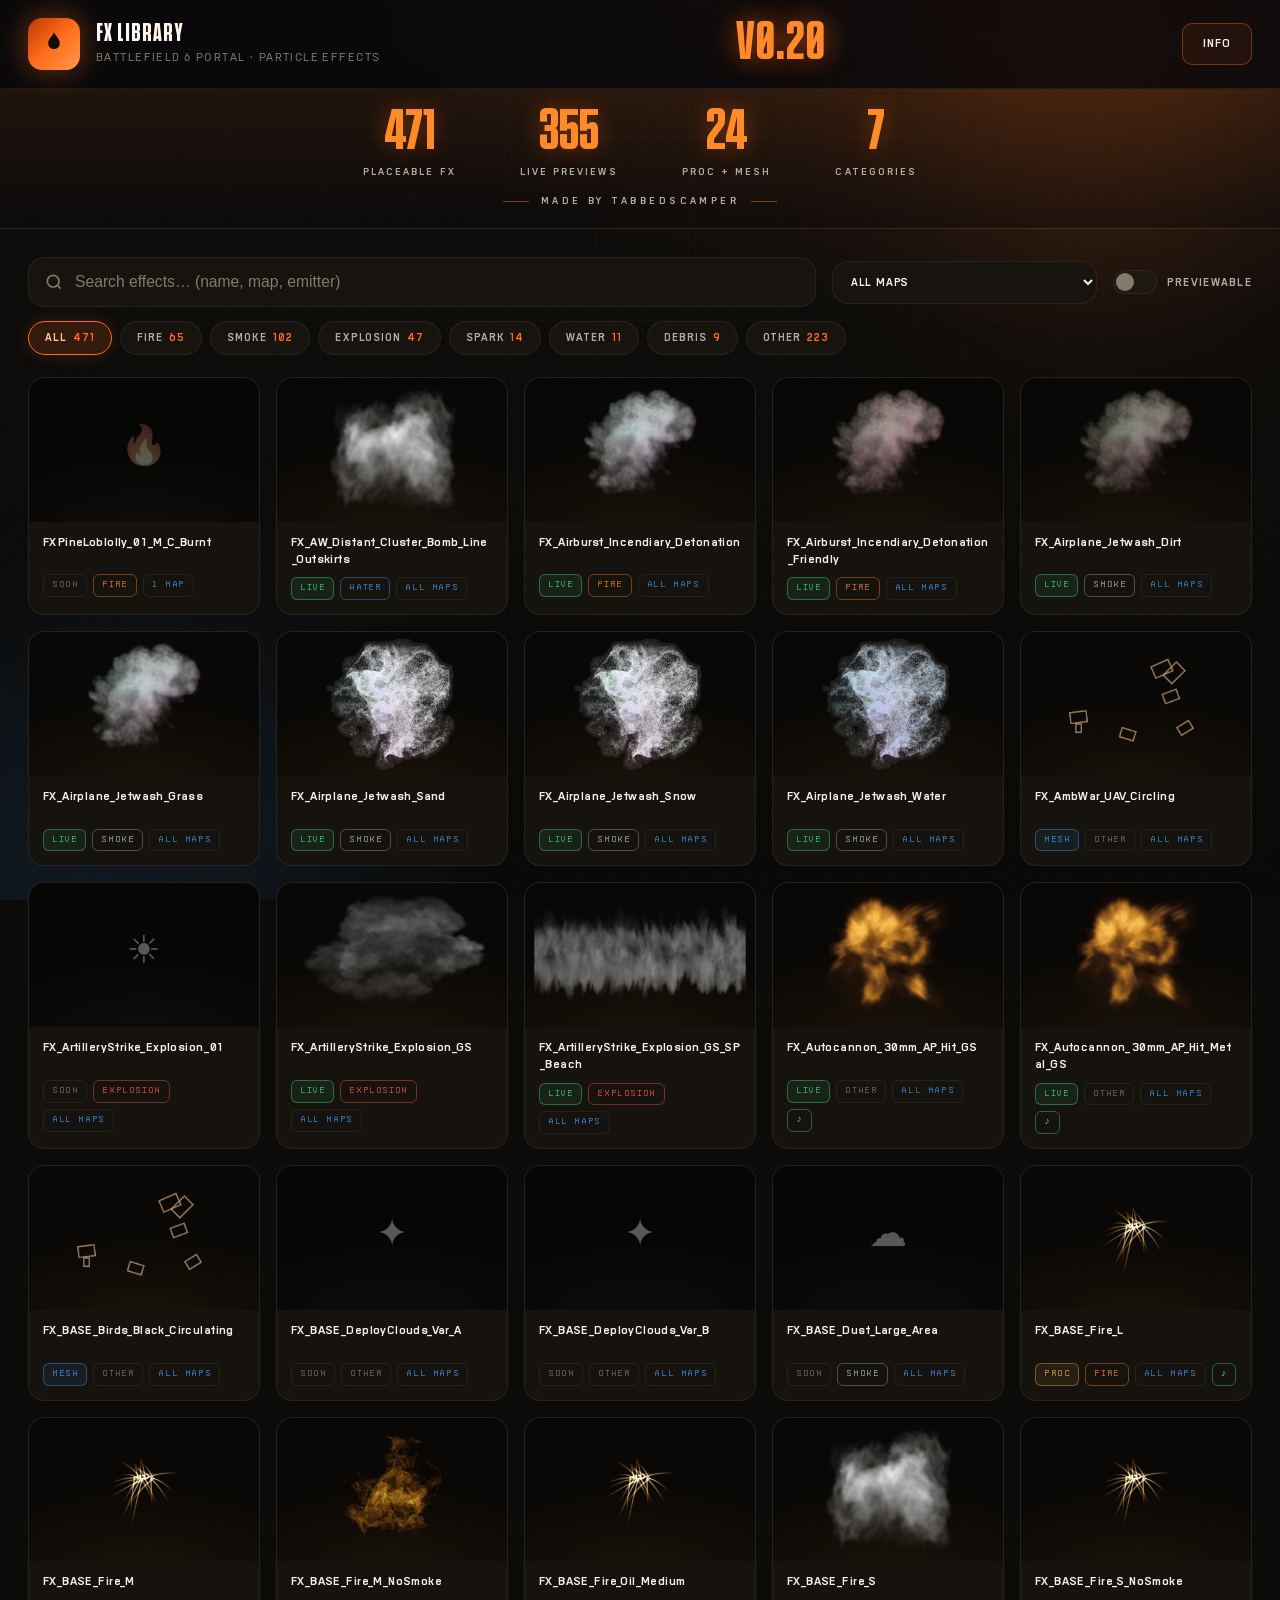
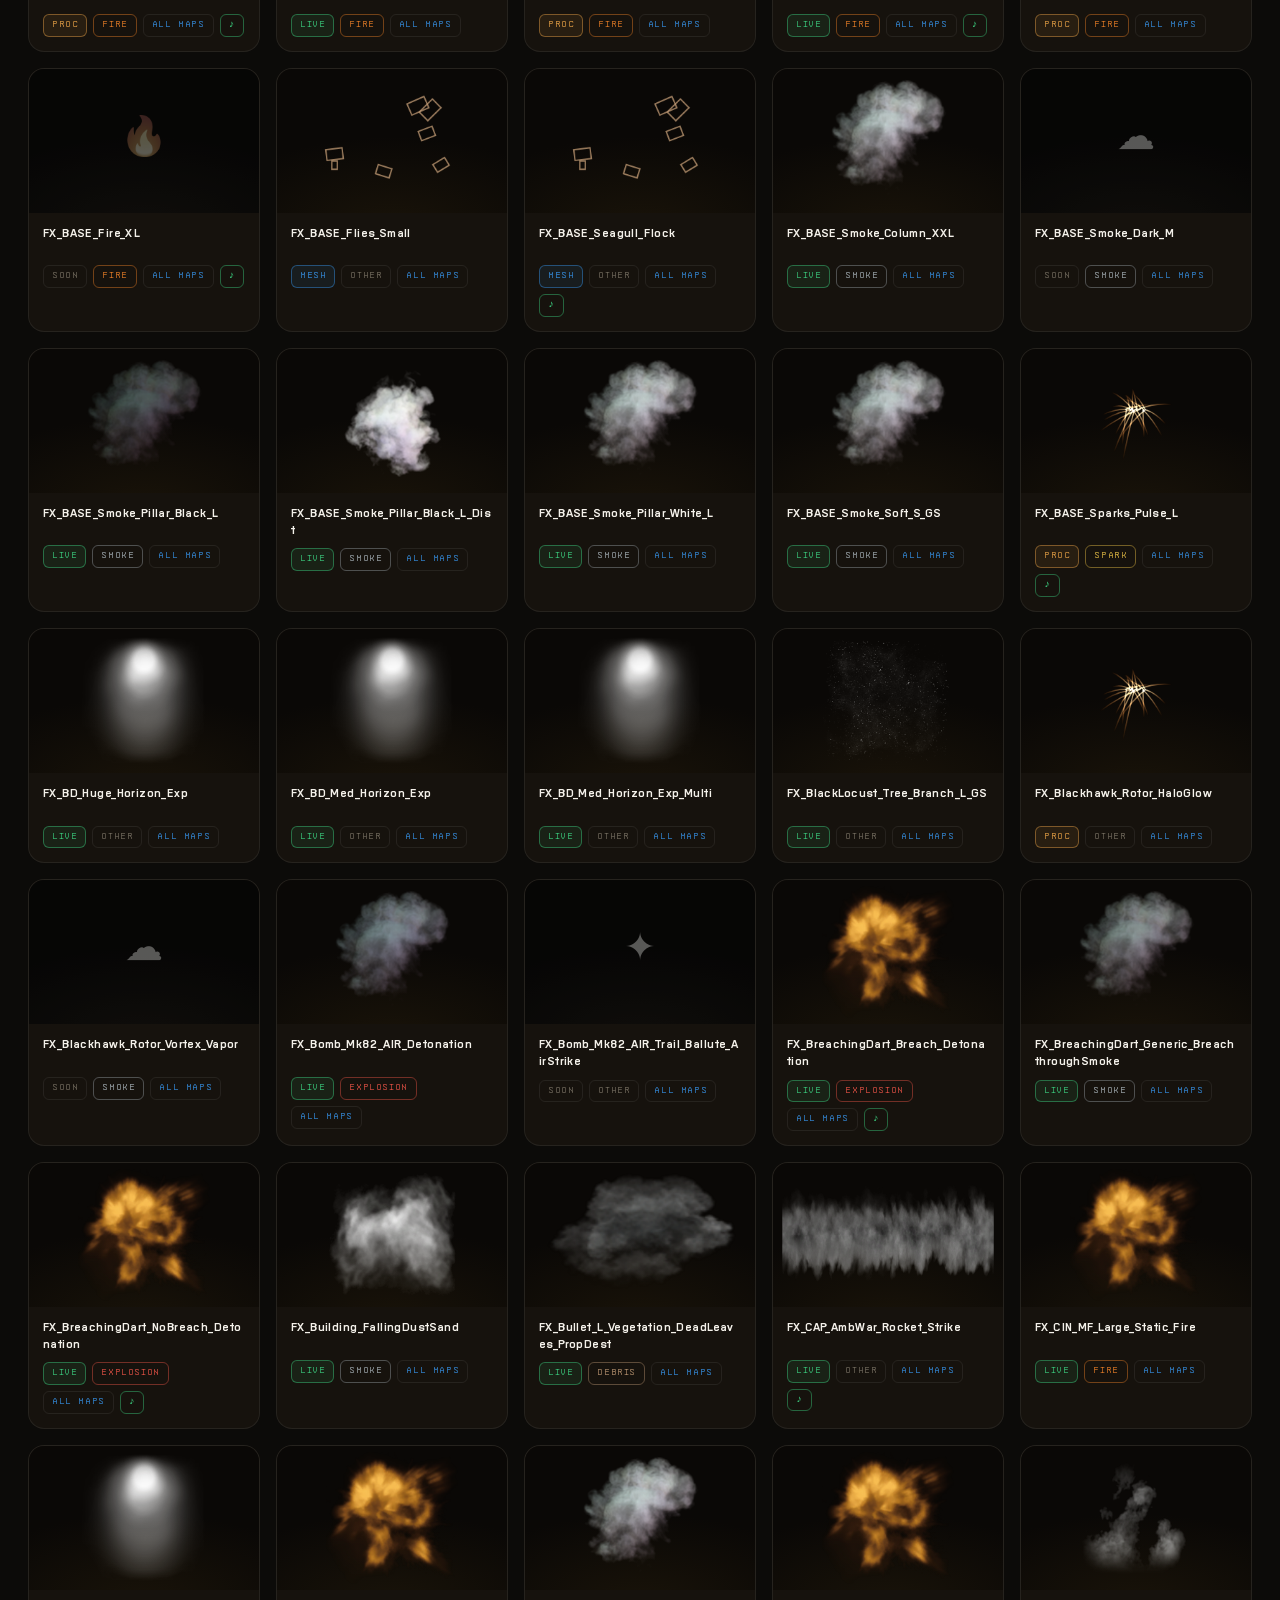
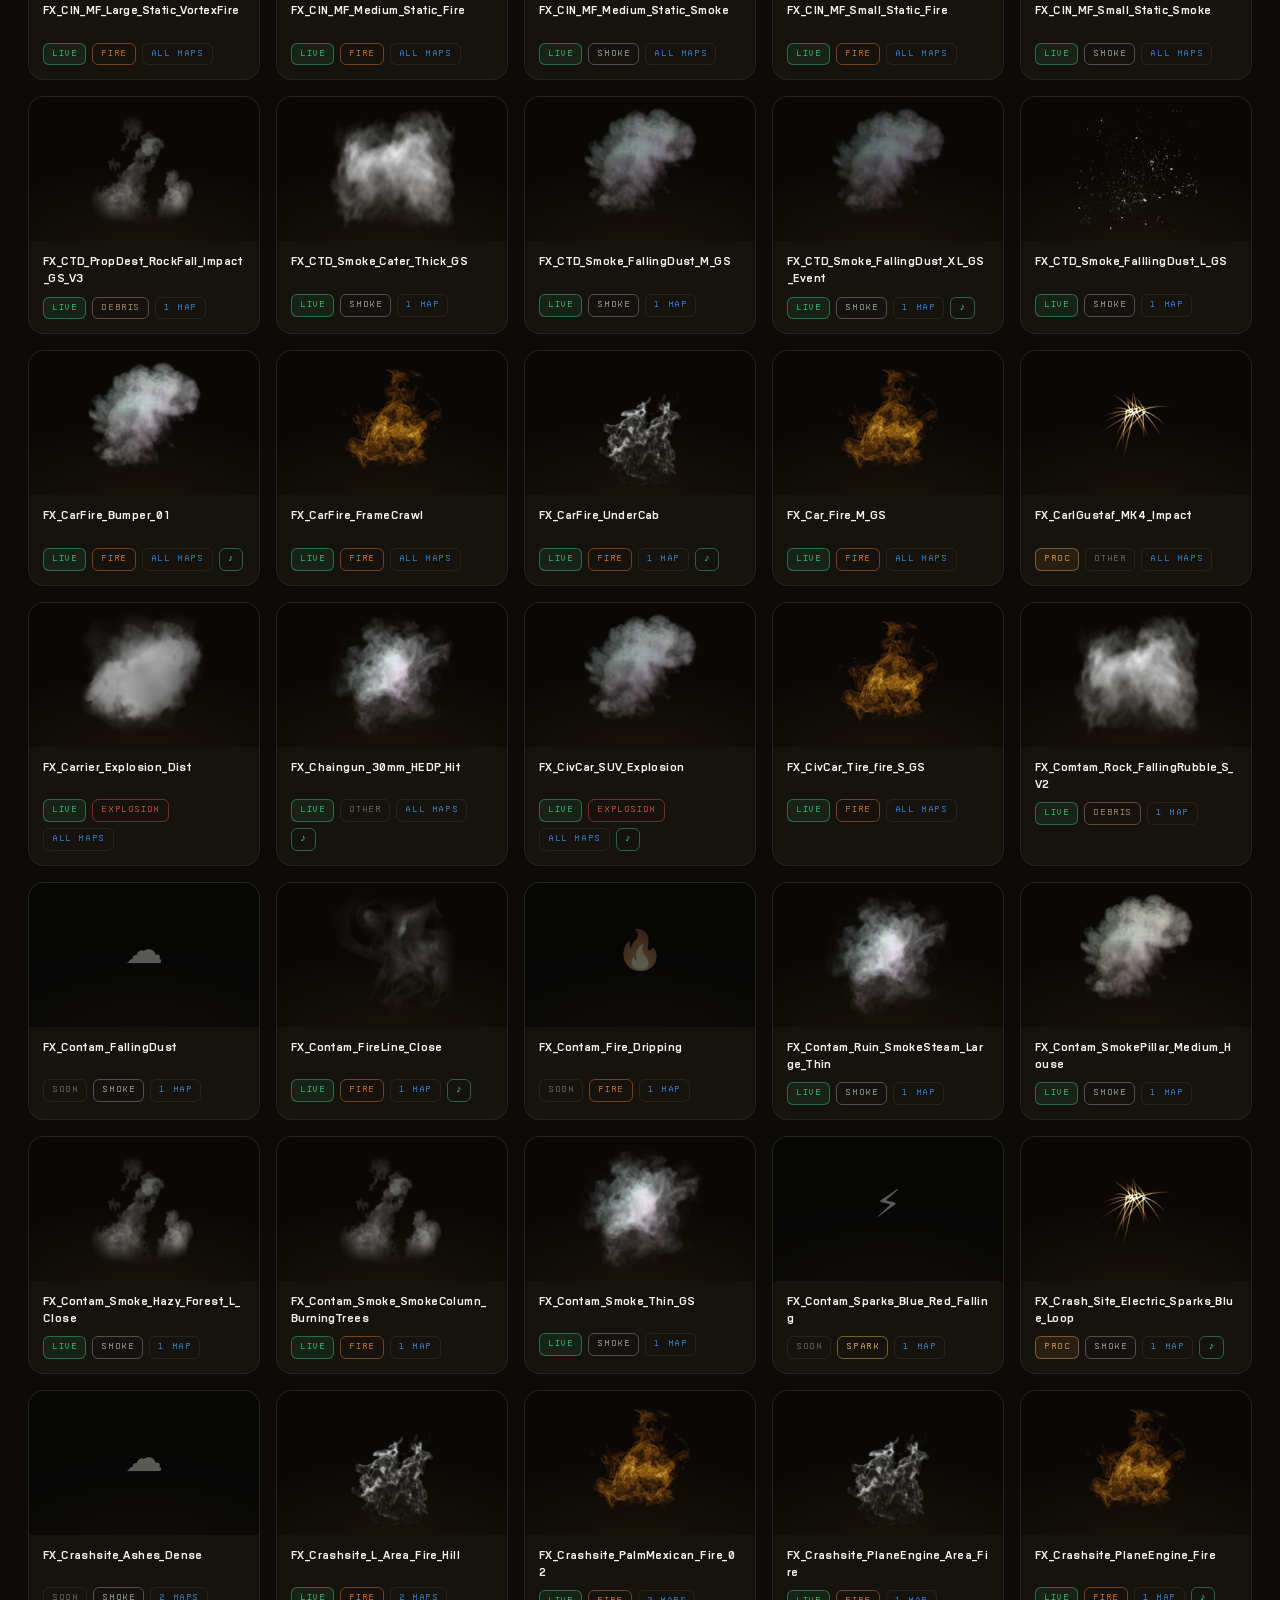
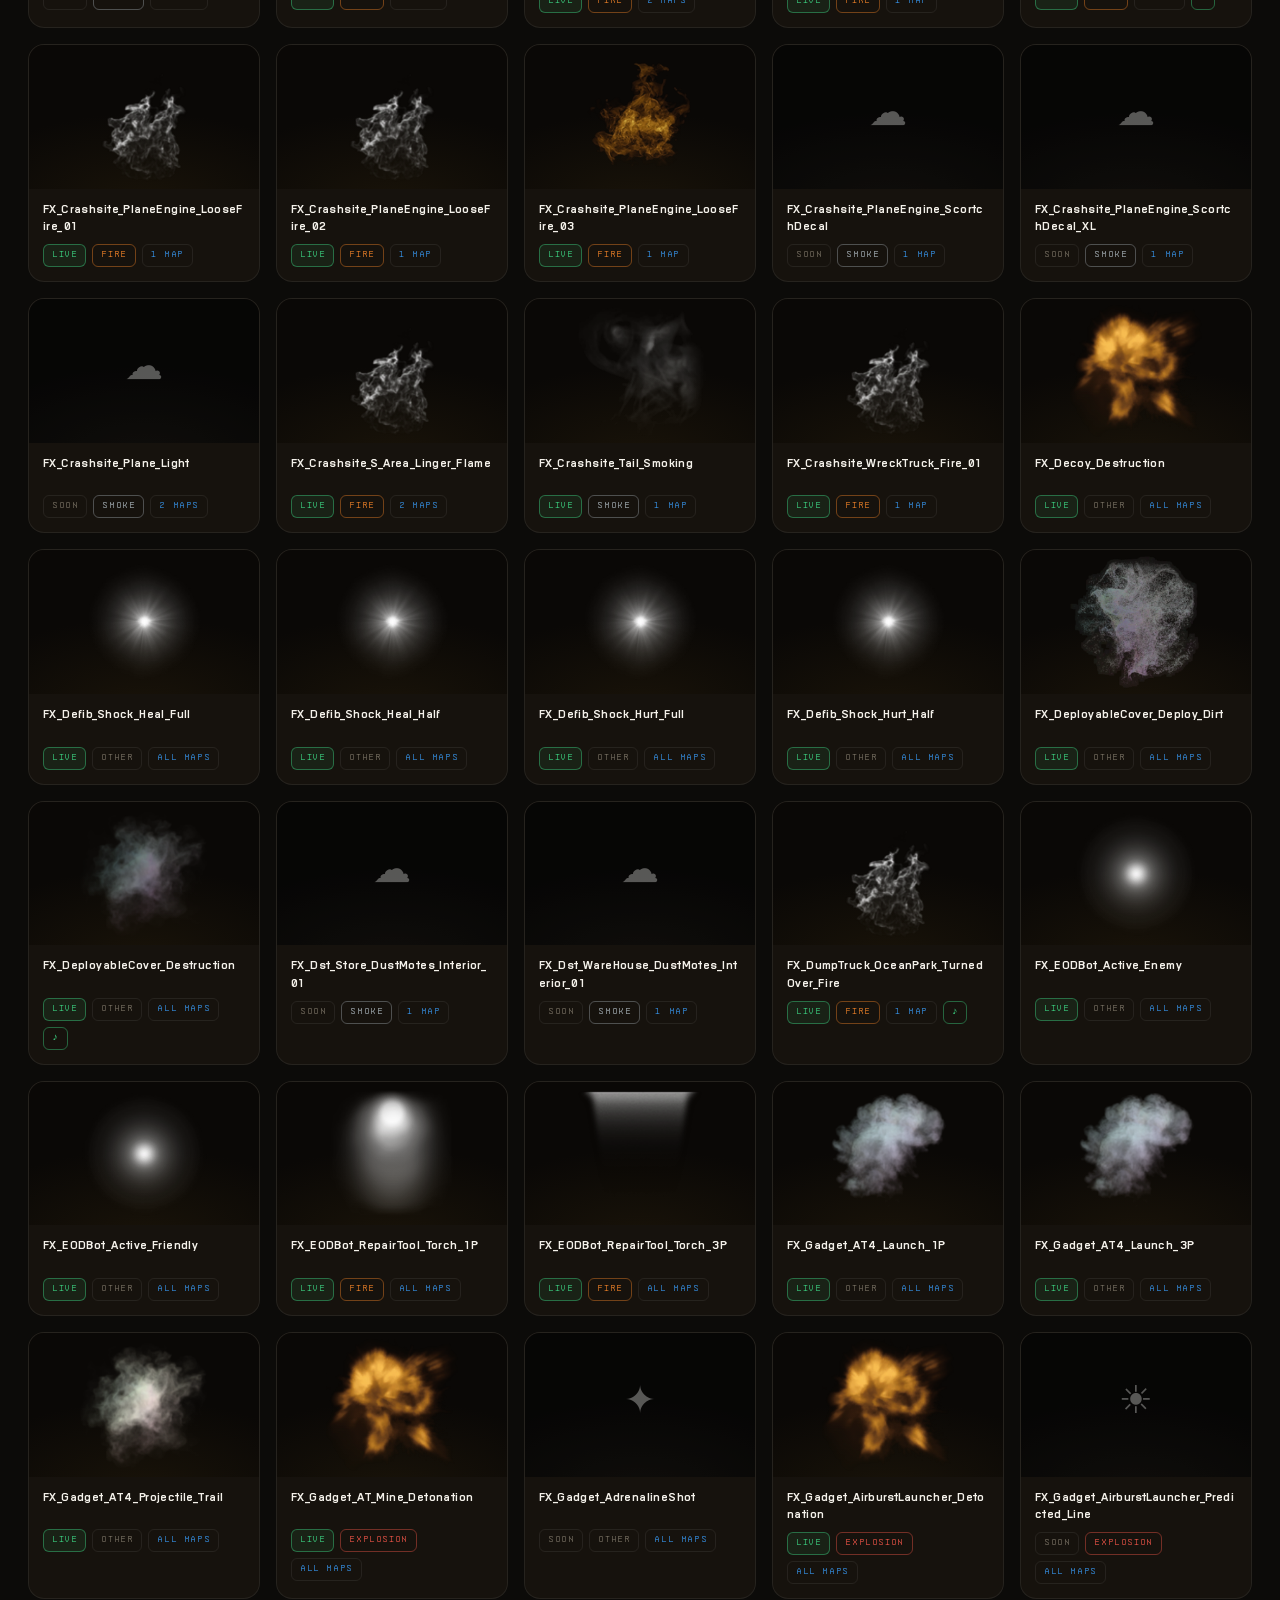
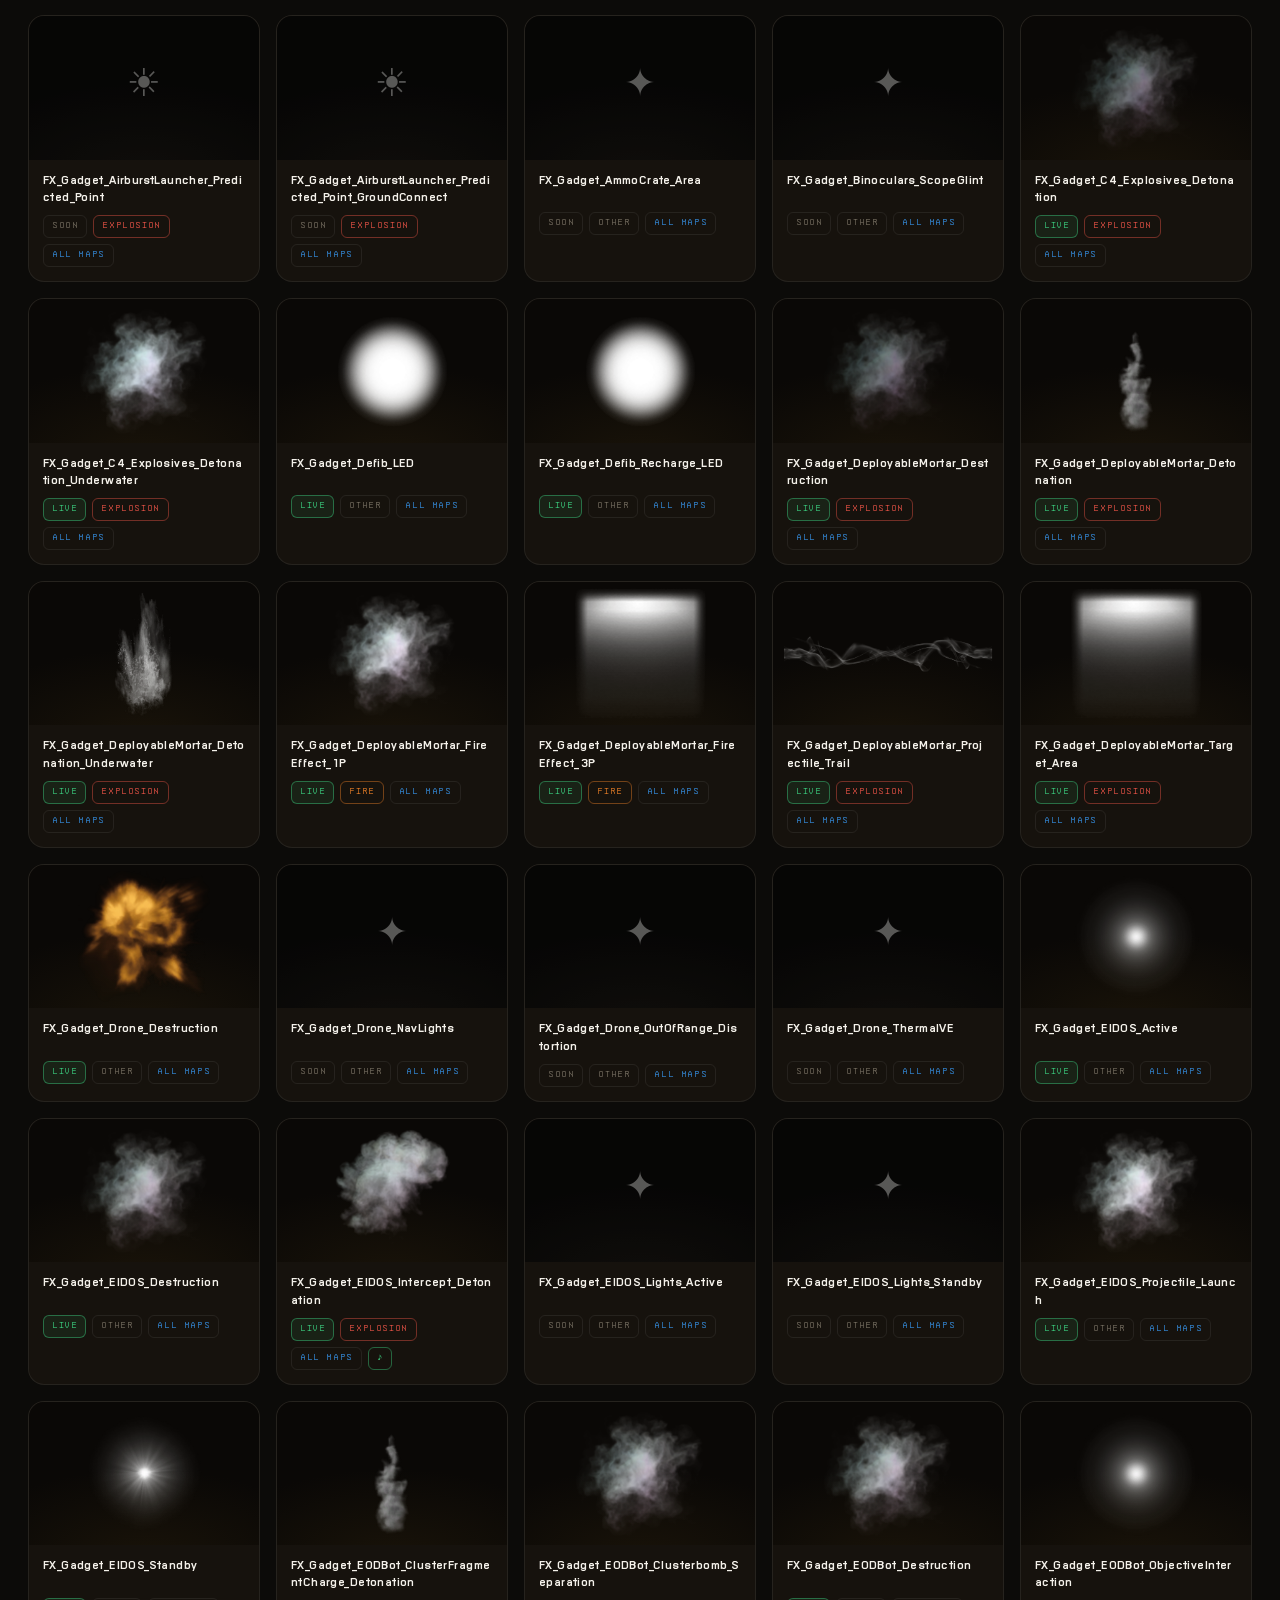
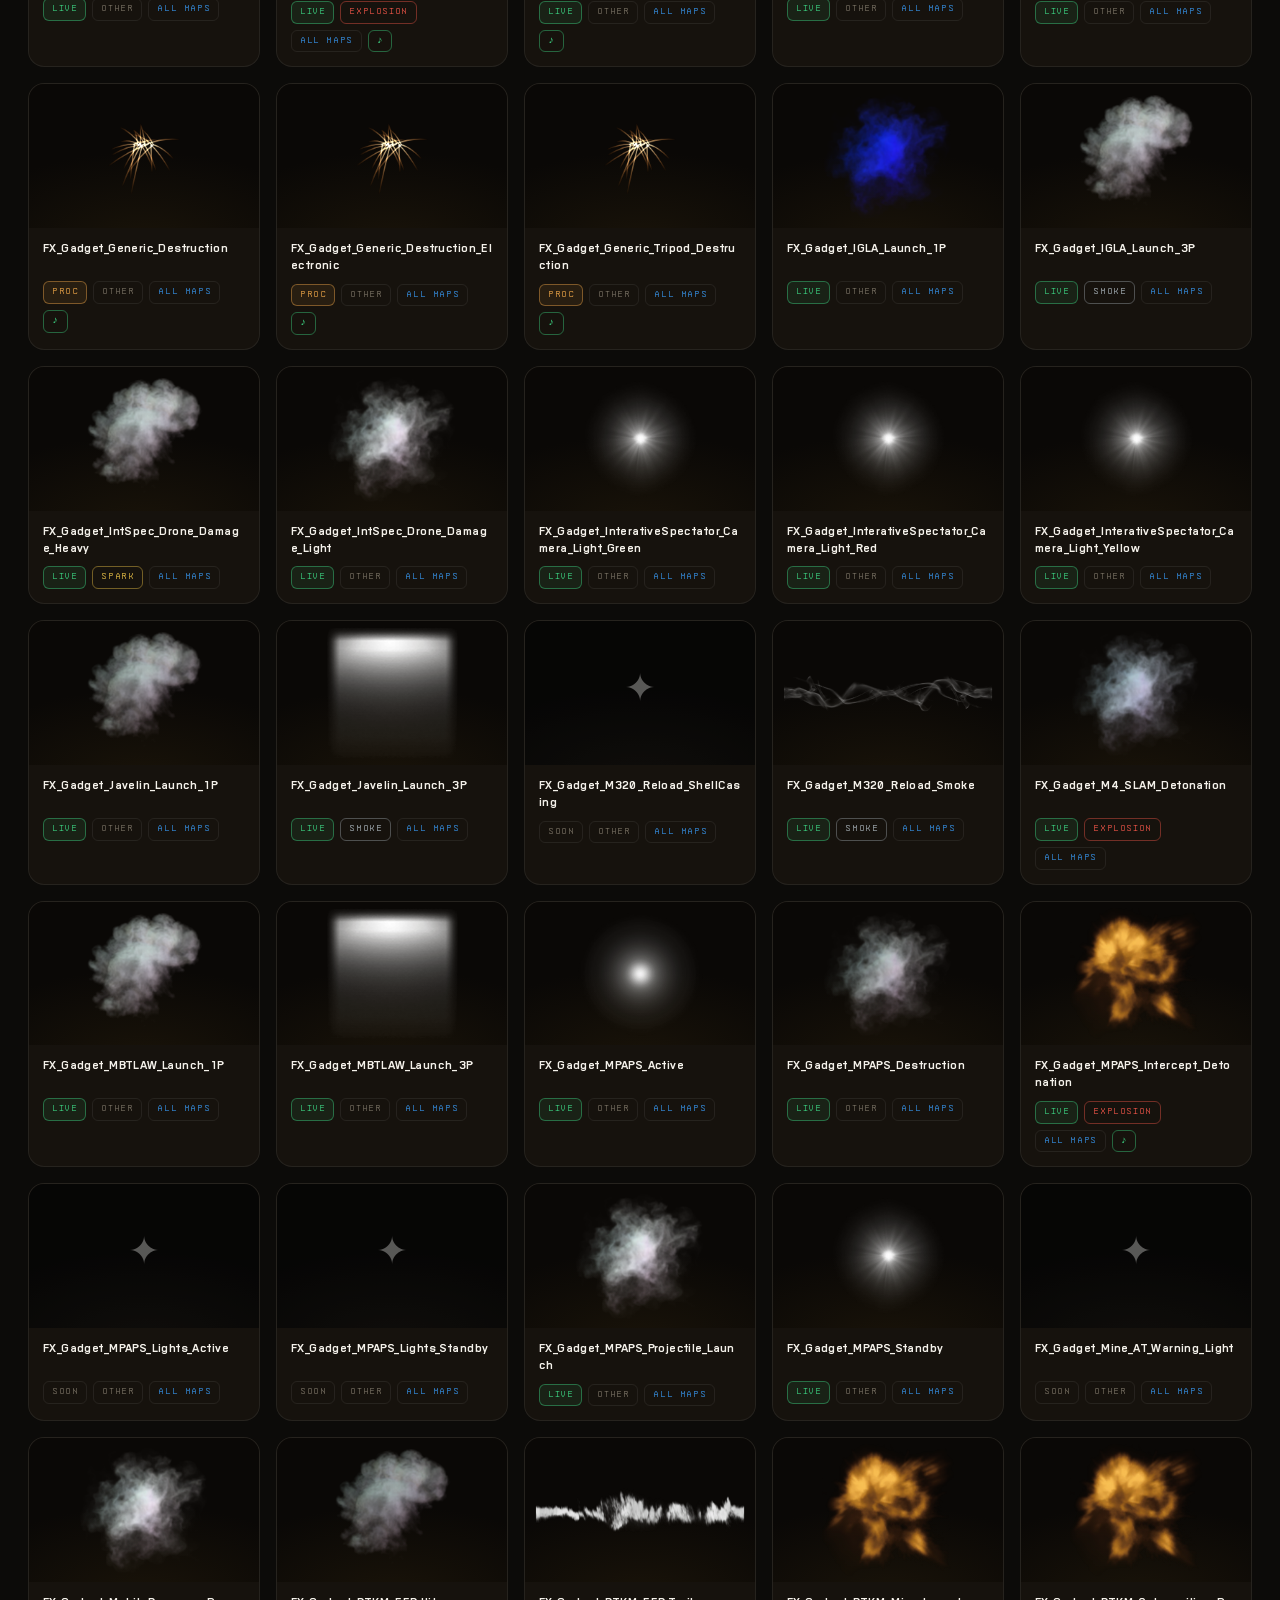
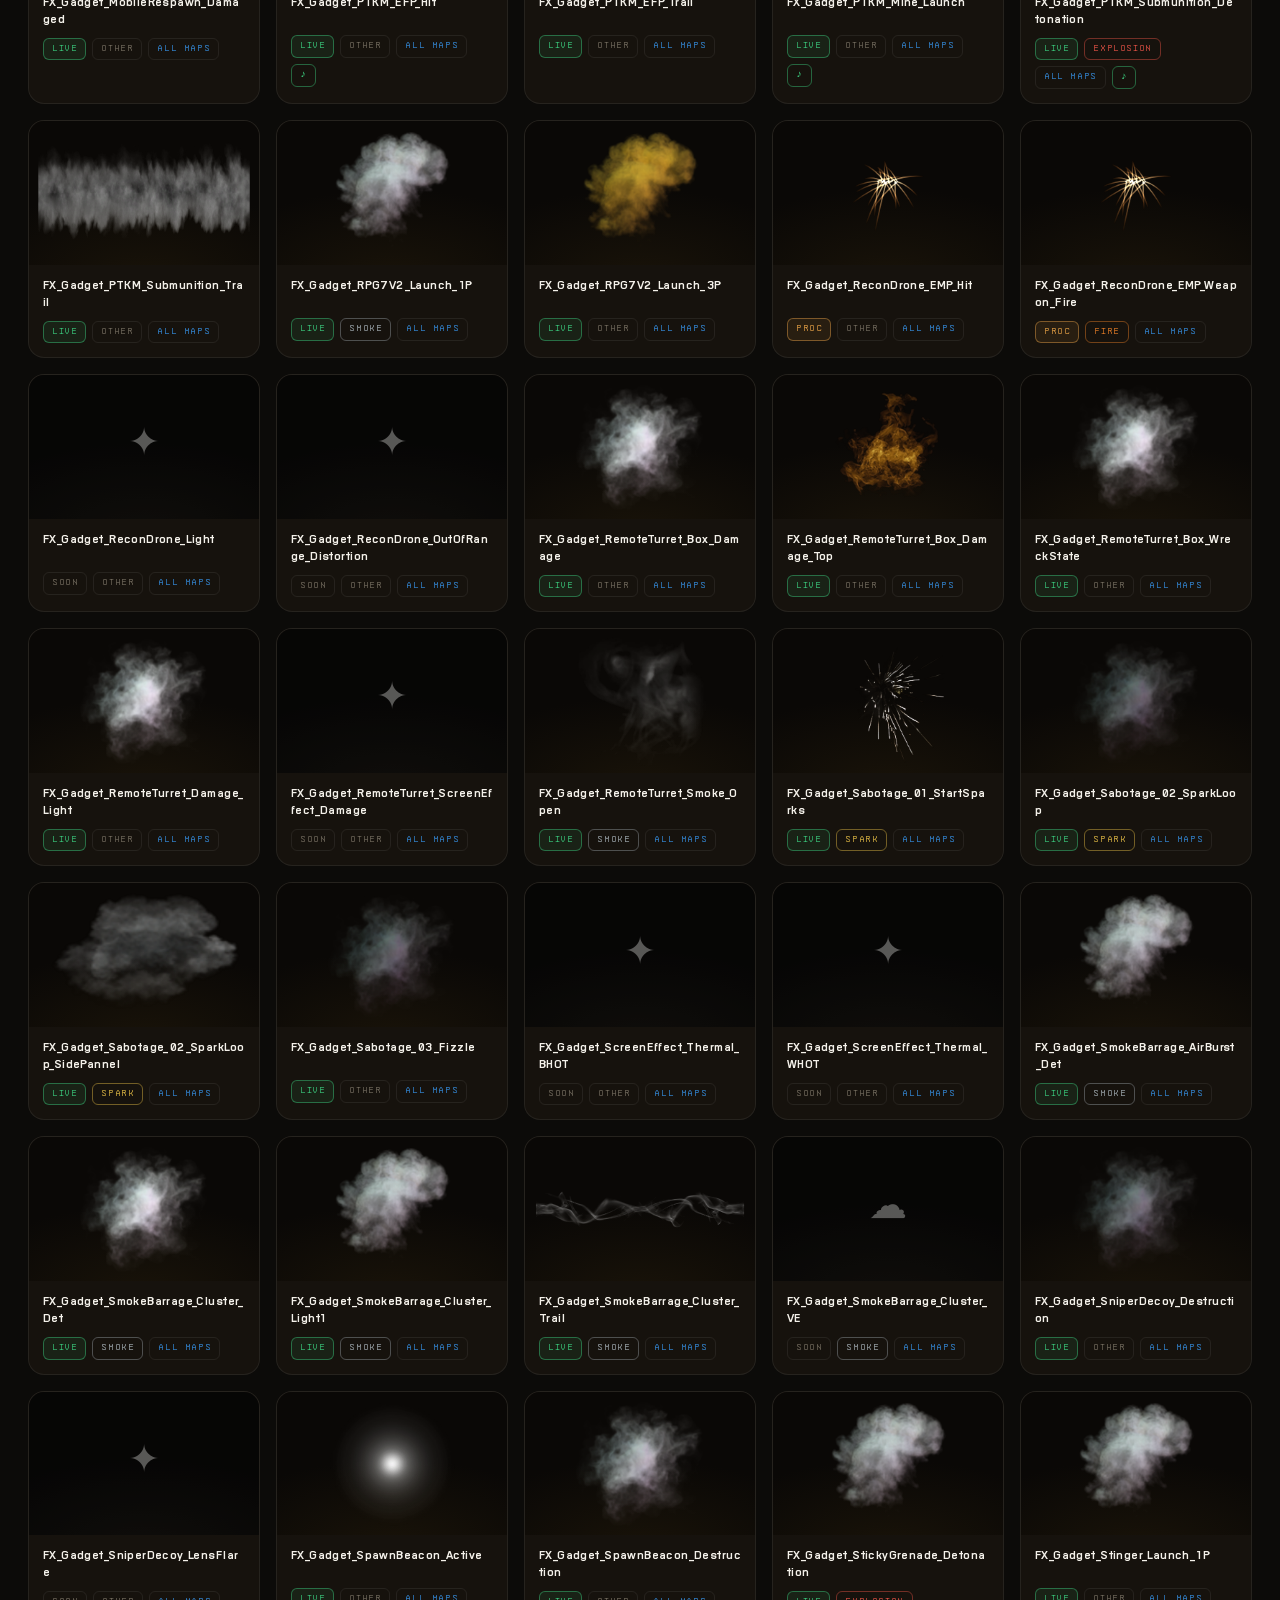
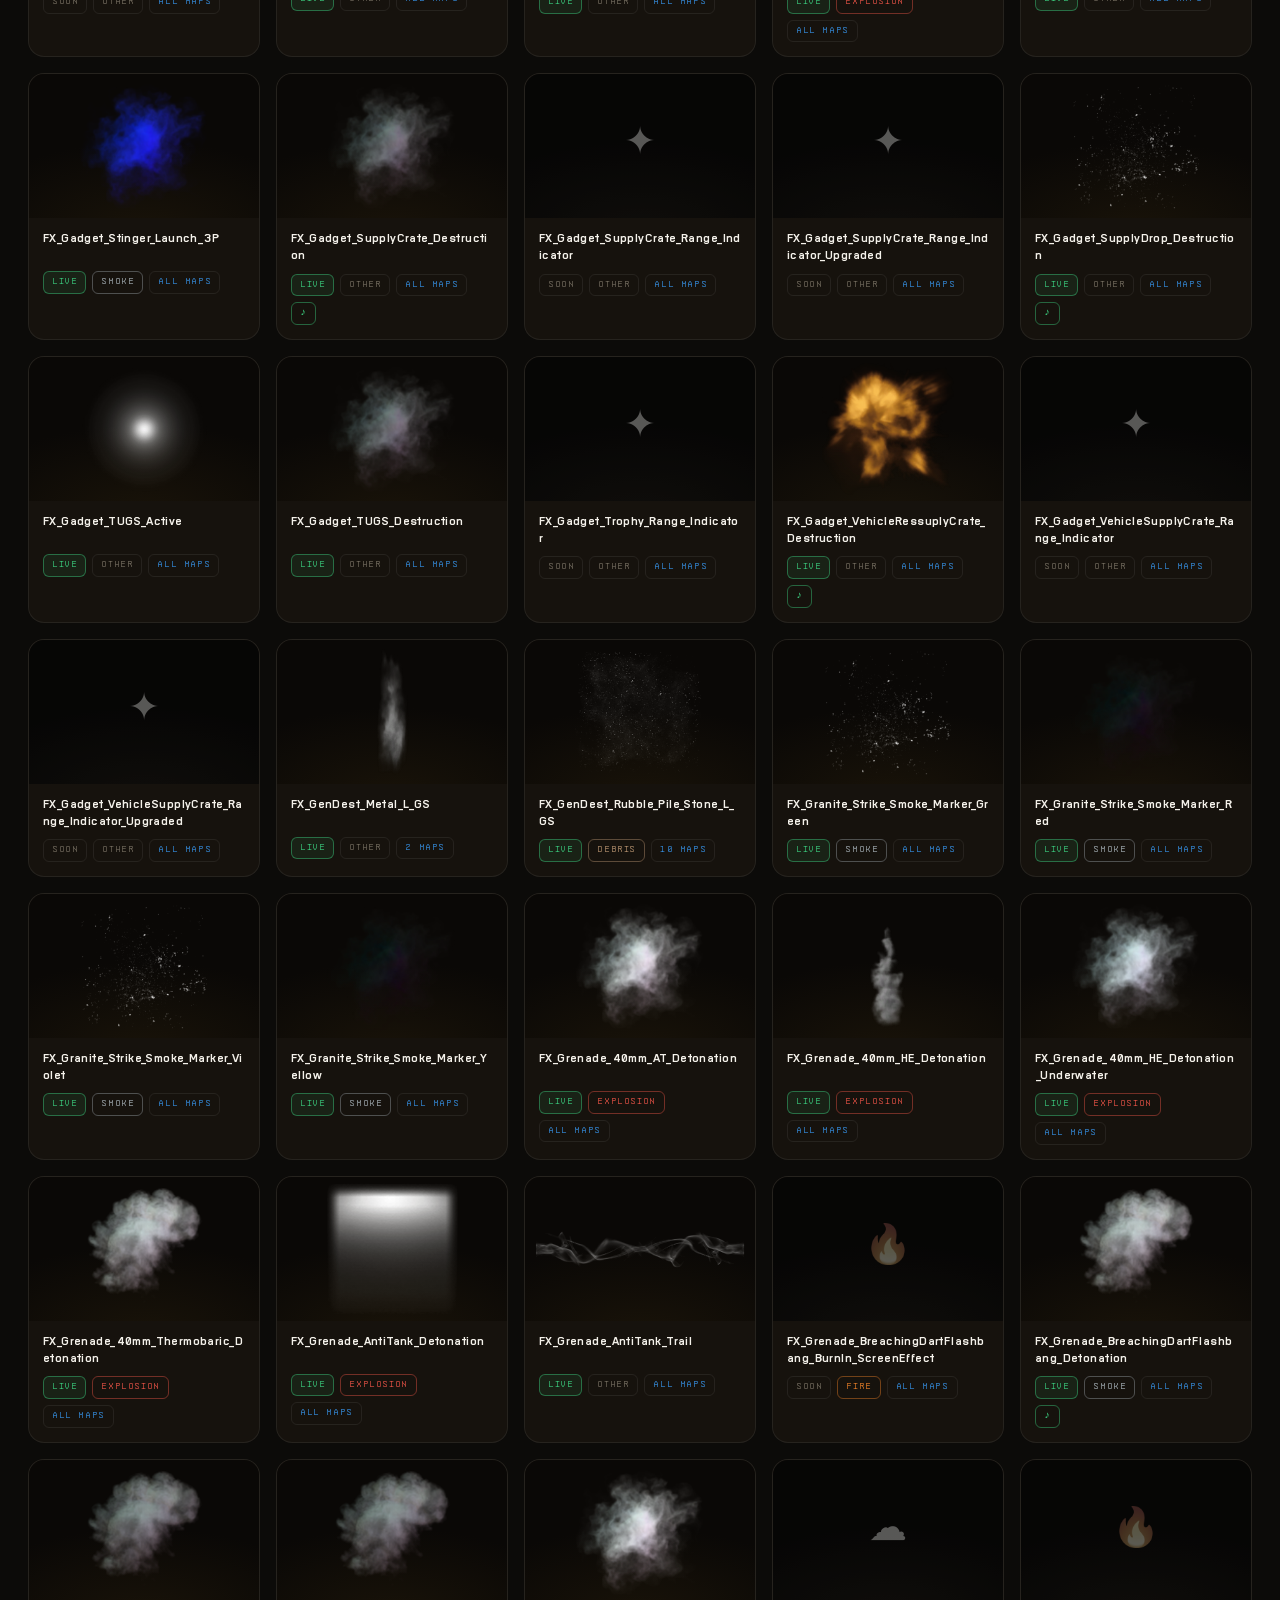
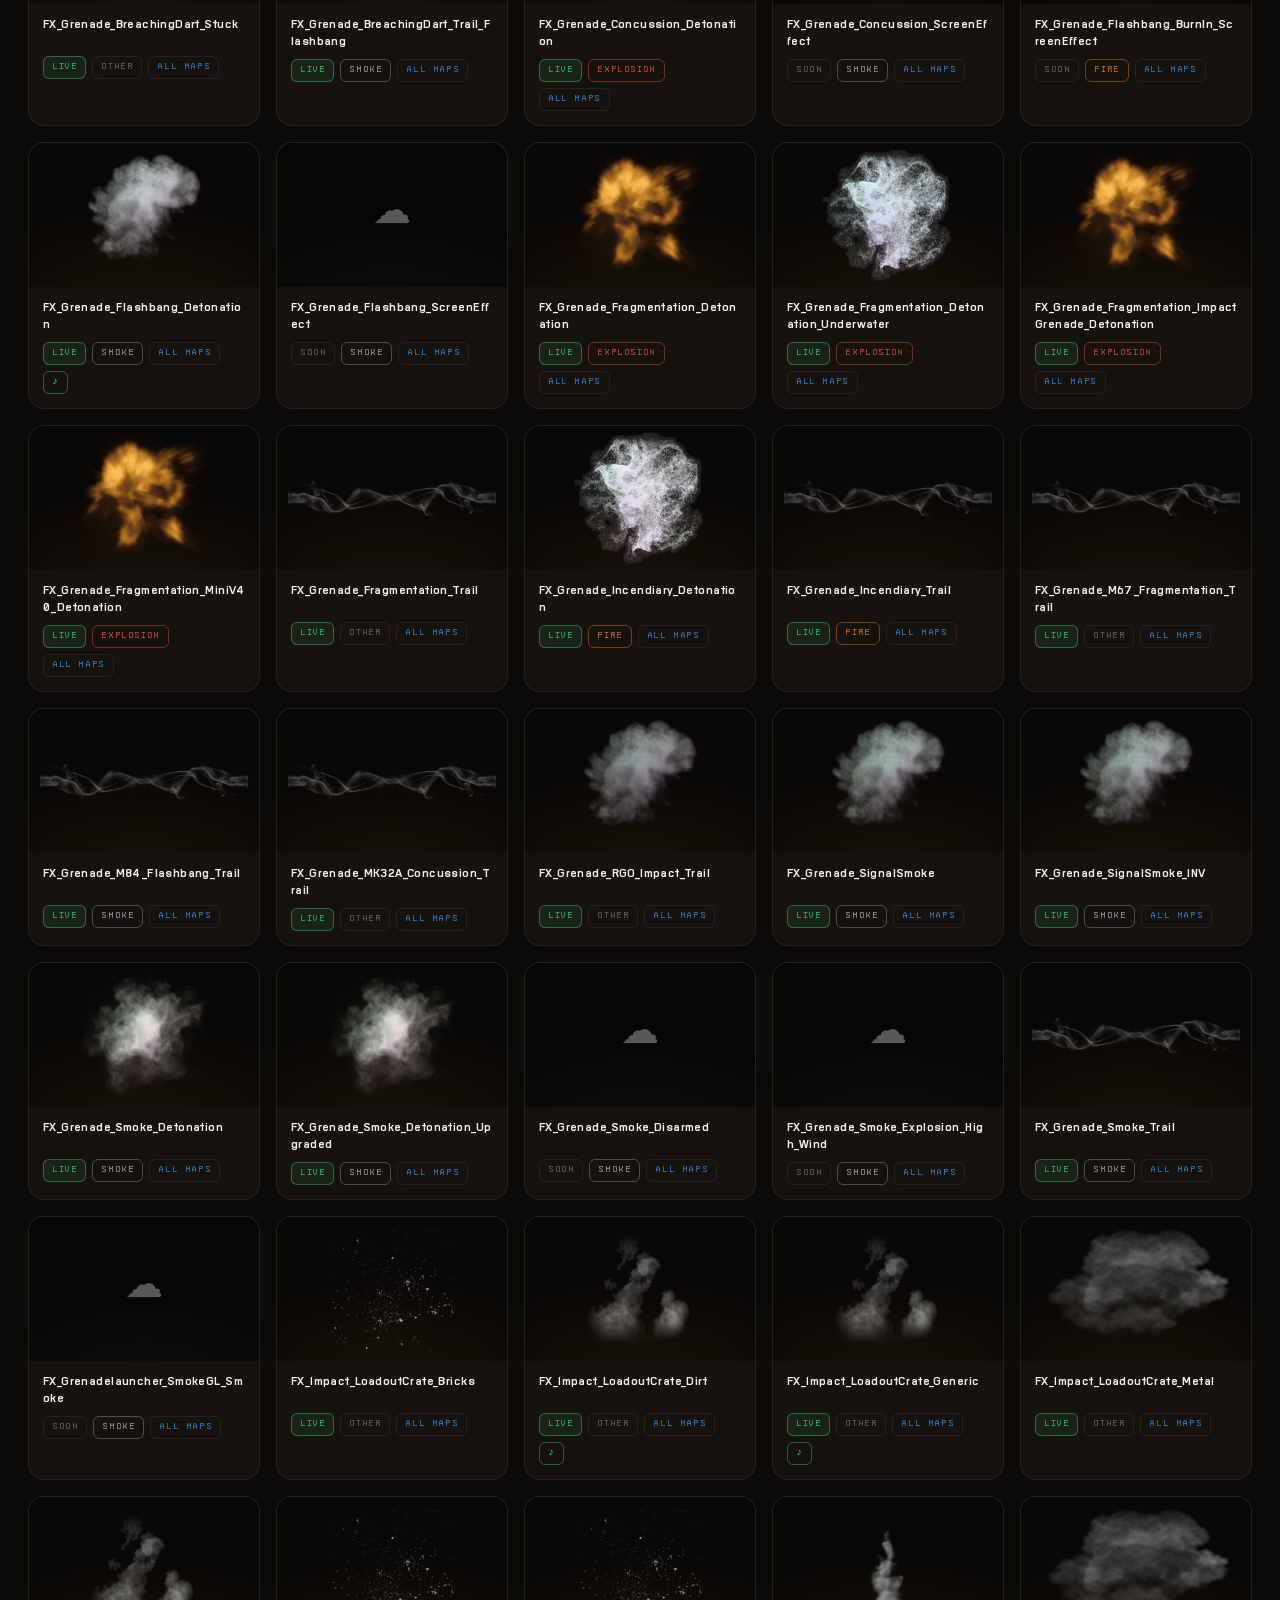
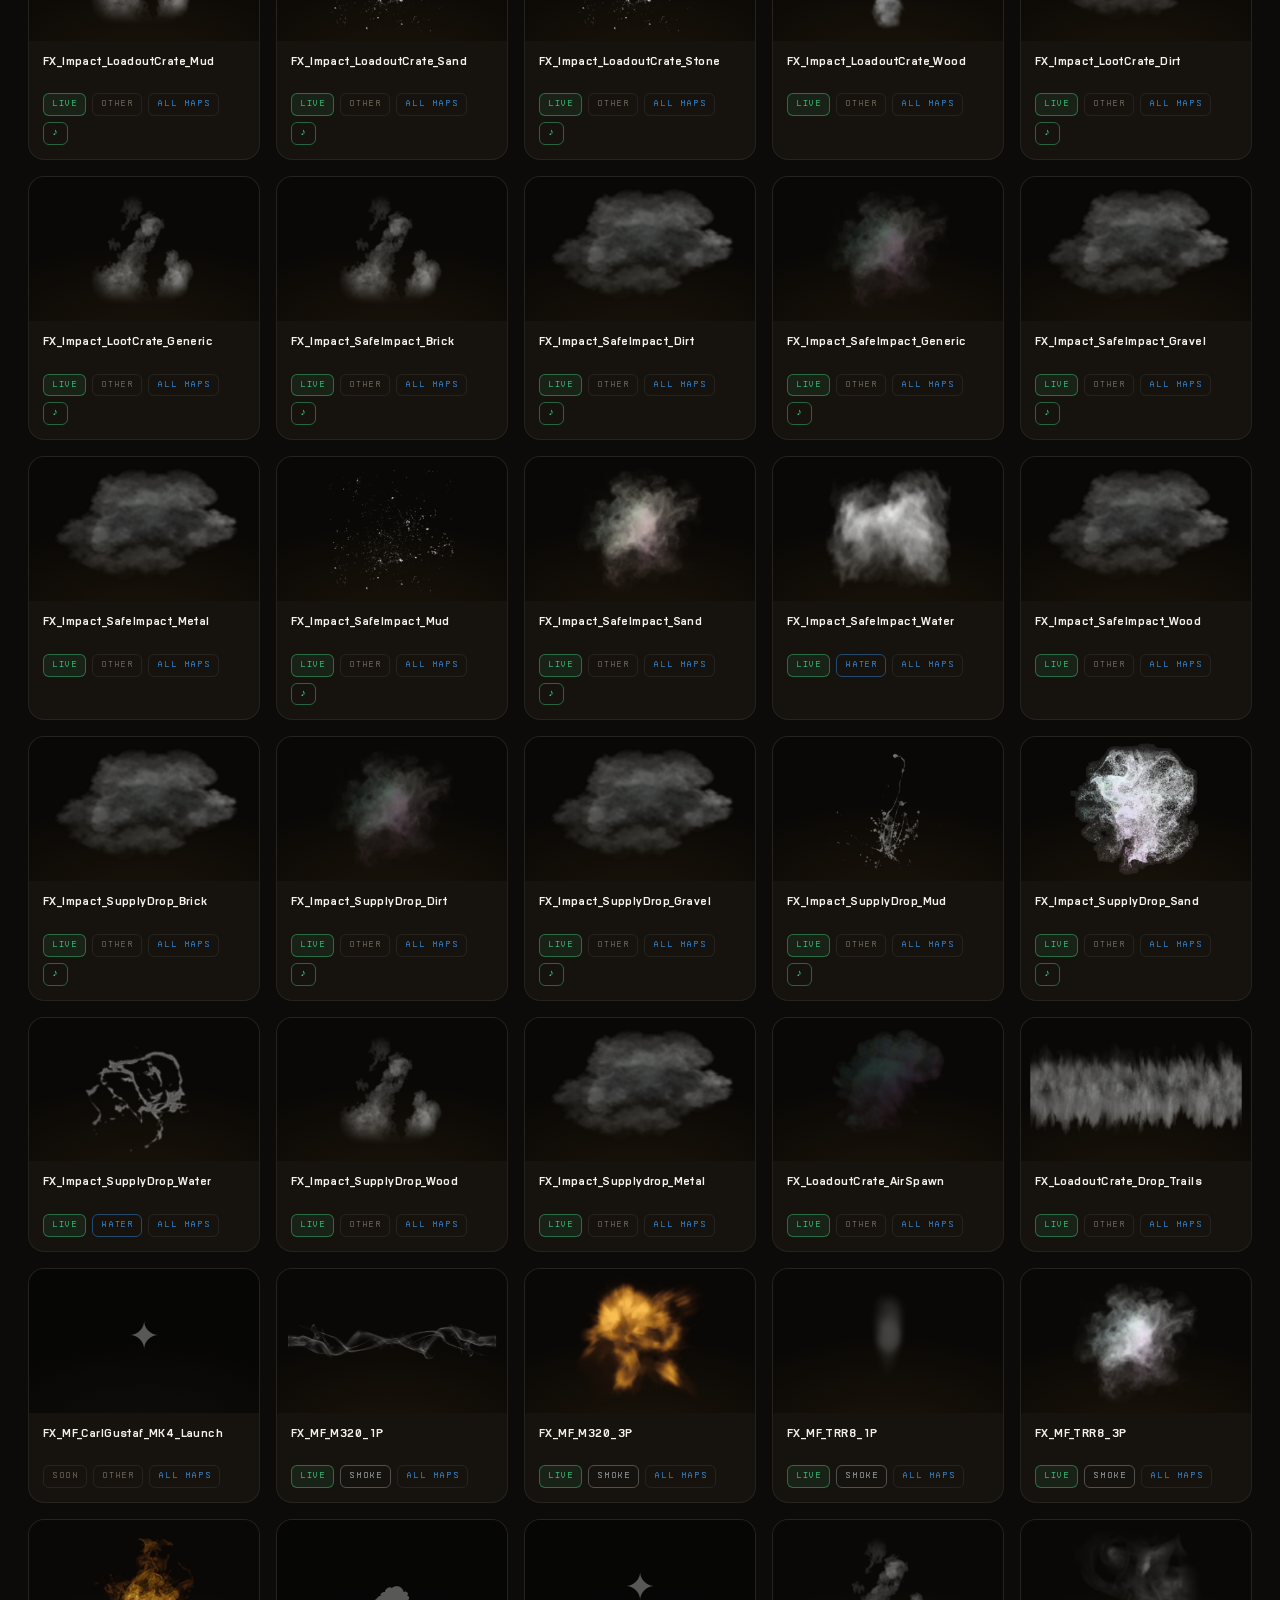
==== commit beddcaf2: "Viewer v2: model-library stage + controls, decoded-data rendering - Stage: dark viewing box (fading " ====
--- a/site/index.html
+++ b/site/index.html
@@ -6,7 +6,7 @@
 <title>BF6 Portal &mdash; FX Library</title>
 <meta name="description" content="Battlefield 6 Portal particle effects library &mdash; browse and preview every placeable FX, rebuilt from decoded game data." />
 <link rel="icon" href="data:image/svg+xml,%3Csvg xmlns='http://www.w3.org/2000/svg' viewBox='0 0 24 24'%3E%3Crect width='24' height='24' rx='6' fill='%23ff6b1a'/%3E%3Cg fill='%23140a04'%3E%3Ccircle cx='12' cy='15' r='5'/%3E%3Cpath d='M12 3c1 3 4 4 4 8a4 4 0 0 1-8 0c0-4 3-5 4-8z'/%3E%3C/g%3E%3C/svg%3E" />
-<link rel="stylesheet" href="style.css?v=1" />
+<link rel="stylesheet" href="style.css?v=2" />
 </head>
 <body>
 
@@ -34,7 +34,7 @@
         <p>Battlefield&nbsp;6 Portal &middot; particle&nbsp;effects</p>
       </div>
     </div>
-    <div class="ver" title="Library version"><span class="v100">V0.10</span></div>
+    <div class="ver" title="Library version"><span class="v100">V0.20</span></div>
     <nav class="topnav" aria-label="Site">
       <button class="topnav-tab" id="aboutBtn">Info</button>
     </nav>
@@ -60,17 +60,26 @@
       <p>Every card is a <b>Portal-placeable FX</b> from the Battlefield&nbsp;6 Portal
       editor (the spatial FX_ spawn list). The previews are not videos &mdash; they are
       re-simulated live in your browser from parameters decoded out of the game files:
-      spawn rates, particle lifetimes, drag / wind / buoyancy constants, tint colors and
-      the exact flipbook sprite sheets with their authored grid layouts.</p>
+      spawn rates, particle lifetimes and sizes, spawn speeds, drag / wind / gravity
+      constants, the authored <b>Color0/Color1 tints</b> (this is what makes the colored
+      marker smokes red/green/violet/yellow), opacity-over-life envelopes, and the exact
+      flipbook sprite sheets with their authored grid layouts.</p>
       <p><b>LIVE</b> effects use the game's billboard/flipbook pipeline and real sprite
       atlases. <b>PROC</b> effects (sparks) are procedural streak approximations of the
       game's GPU spark sims. <b>MESH</b> effects spawn the actual game mesh (darts,
       rockets, debris chunks) with the decoded emitter parameters. <b>SOON</b> effects
       run on baked compute shaders (screen effects, decals) or live in map bundles not
       mined yet &mdash; those get in-game captures later.</p>
-      <p>The browser player is an approximation: exact particle motion and sizing are
-      baked into compiled GPU shaders, so unknown values use documented defaults. Colors,
-      rates, lifetimes, sprites and grids are authentic game data.</p>
+      <p>Effects that reference an in-game sound config show a <b>♪ speaker button</b>
+      &mdash; it streams the matching clip from the companion
+      <a href="https://tabbedscamper.github.io/BF6_Portal_SoundBoard/" target="_blank" rel="noopener">SFX Library</a>
+      (nothing is duplicated here; unmatched configs are listed by name).</p>
+      <p><b>Viewer controls:</b> drag = orbit &middot; scroll = zoom &middot; middle mouse = pan
+      &middot; hold right mouse = freelook with <b>WASD</b> fly (Q/E down/up, Shift = boost,
+      scroll = fly speed) &mdash; the same scheme as the Model Library site.</p>
+      <p>The browser player is an approximation: exact particle motion is baked into
+      compiled GPU shaders, so remaining unknowns use documented defaults. Colors, sizes,
+      rates, lifetimes, envelopes, sprites and grids are authentic game data.</p>
     </div>
   </div>
 </div>
@@ -83,6 +92,9 @@
       <input type="text" id="search" placeholder="Search effects&hellip; (name, map, emitter)" autocomplete="off" />
       <button class="search-clear" id="searchClear" aria-label="Clear search">&times;</button>
     </div>
+    <select id="mapSel" class="mapsel" title="Filter by map availability (per-map view, same as the SFX/FX Folders addon)">
+      <option value="all">All maps</option>
+    </select>
     <label class="toggle" title="Show only effects with a live preview">
       <input type="checkbox" id="onlyLive" />
       <span class="toggle-track"><span class="toggle-dot"></span></span>
@@ -105,7 +117,12 @@
         <h2 id="playerName">&mdash;</h2>
         <div class="player-badges" id="playerBadges"></div>
       </div>
-      <button class="player-close" id="playerClose" aria-label="Close">&times;</button>
+      <div class="player-actions">
+        <button class="sound-btn" id="soundBtn" hidden title="Play the linked SFX Library clip">
+          <svg viewBox="0 0 24 24" fill="none" stroke="currentColor" stroke-width="2" stroke-linecap="round" stroke-linejoin="round"><path d="M11 5 6 9H3v6h3l5 4V5z"/><path d="M15.5 8.5a5 5 0 0 1 0 7"/><path d="M18 6a8.5 8.5 0 0 1 0 12"/></svg>
+        </button>
+        <button class="player-close" id="playerClose" aria-label="Close">&times;</button>
+      </div>
     </div>
     <div class="player-stage-wrap">
       <canvas id="stage"></canvas>
@@ -114,7 +131,11 @@
         <div class="ph-title">NO LIVE PREVIEW YET</div>
         <div class="ph-sub" id="phReason"></div>
       </div>
-      <div class="player-hint">drag &middot; orbit &nbsp;&nbsp; wheel &middot; zoom</div>
+      <div class="player-hint" id="playerHint">drag = orbit &middot; scroll = zoom &middot; MMB = pan &middot; RMB = freelook + WASD fly (scroll = speed)</div>
+      <label class="replay-toggle" id="replayWrap" hidden title="This effect is a one-shot burst in game; the player re-fires it on a timer">
+        <input type="checkbox" id="replayChk" checked />
+        <span>replay burst</span>
+      </label>
     </div>
     <div class="player-side">
       <div class="pgroup" id="playerEmitters"></div>
@@ -127,6 +148,6 @@
   Not affiliated with EA or DICE. Battlefield is a trademark of Electronic&nbsp;Arts.</p>
 </footer>
 
-<script src="app.js?v=1"></script>
+<script src="app.js?v=2"></script>
 </body>
 </html>
--- a/site/style.css
+++ b/site/style.css
@@ -99,6 +99,10 @@
 .search-clear{position:absolute;right:10px;top:50%;transform:translateY(-50%);width:28px;height:28px;border:none;background:transparent;color:var(--muted);font-size:1.5rem;line-height:1;border-radius:8px;opacity:0;transition:.2s}
 .search.has-text .search-clear{opacity:1}
 .search-clear:hover{color:#fff;background:rgba(255,255,255,.07)}
+.mapsel{padding:13px 14px;background:var(--panel);border:1px solid var(--line);border-radius:var(--r);color:var(--txt);
+  font-family:'BF Sub','Oswald',sans-serif;font-size:.8rem;letter-spacing:.06em;text-transform:uppercase;cursor:pointer;min-width:170px}
+.mapsel:focus{outline:none;border-color:var(--line-h)}
+.mapsel option{background:var(--panel);color:var(--txt);text-transform:none}
 .toggle{display:inline-flex;align-items:center;gap:10px;cursor:pointer;user-select:none}
 .toggle input{display:none}
 .toggle-track{width:44px;height:24px;border-radius:20px;background:var(--panel2);border:1px solid var(--line);position:relative;transition:var(--ease)}
@@ -144,6 +148,7 @@
 .badge.cls-debris{color:#c9a17a;border-color:rgba(201,161,122,.4)}
 .badge.cls-other{color:var(--muted)}
 .badge.maps{color:var(--blue)}
+.badge.snd{color:#3fe08a;border-color:rgba(63,224,138,.4)}
 .empty{padding:80px 0;text-align:center;color:var(--muted)}
 
 /* ---------- player modal ---------- */
@@ -155,13 +160,24 @@
 .player-title{display:flex;align-items:center;gap:14px;flex-wrap:wrap;min-width:0}
 .player-title h2{font-size:1.05rem;color:#ffd0a8;text-transform:none;word-break:break-word}
 .player-badges{display:flex;gap:6px;flex-wrap:wrap}
+.player-actions{display:flex;align-items:center;gap:8px}
 .player-close{background:none;border:none;color:var(--muted);font-size:1.9rem;line-height:1;padding:2px 10px;border-radius:8px}
 .player-close:hover{color:#fff;background:rgba(255,255,255,.06)}
+.sound-btn{display:grid;place-items:center;width:38px;height:38px;border-radius:10px;background:rgba(63,224,138,.08);
+  border:1px solid rgba(63,224,138,.35);color:#3fe08a;transition:var(--ease)}
+.sound-btn svg{width:19px;height:19px}
+.sound-btn:hover{background:rgba(63,224,138,.16)}
+.sound-btn.on{background:rgba(63,224,138,.28);box-shadow:0 0 16px rgba(63,224,138,.35);color:#c9ffe2}
 .player-stage-wrap{grid-area:stage;position:relative;min-height:420px;background:
   radial-gradient(90% 80% at 50% 105%,#14100a 0%,#080606 62%,#050404 100%)}
 #stage{position:absolute;inset:0;width:100%;height:100%;display:block;touch-action:none;cursor:grab}
 #stage:active{cursor:grabbing}
 .player-hint{position:absolute;left:14px;bottom:10px;font-family:'BF Mono',monospace;font-size:.66rem;letter-spacing:.1em;color:rgba(244,241,234,.35);text-transform:uppercase;pointer-events:none}
+.replay-toggle{position:absolute;right:14px;bottom:10px;display:inline-flex;align-items:center;gap:7px;cursor:pointer;user-select:none;
+  font-family:'BF Mono',monospace;font-size:.66rem;letter-spacing:.1em;text-transform:uppercase;color:rgba(244,241,234,.55);
+  background:rgba(0,0,0,.35);border:1px solid var(--line);border-radius:8px;padding:5px 10px}
+.replay-toggle input{accent-color:var(--orange)}
+#stage.flying{cursor:crosshair}
 .player-placeholder{position:absolute;inset:0;display:flex;flex-direction:column;align-items:center;justify-content:center;gap:10px;text-align:center;padding:20px}
 .ph-ico{font-size:2.6rem;color:var(--amber);opacity:.8}
 .ph-title{font-family:'BF Sub','Oswald',sans-serif;letter-spacing:.22em;color:var(--txt2)}
